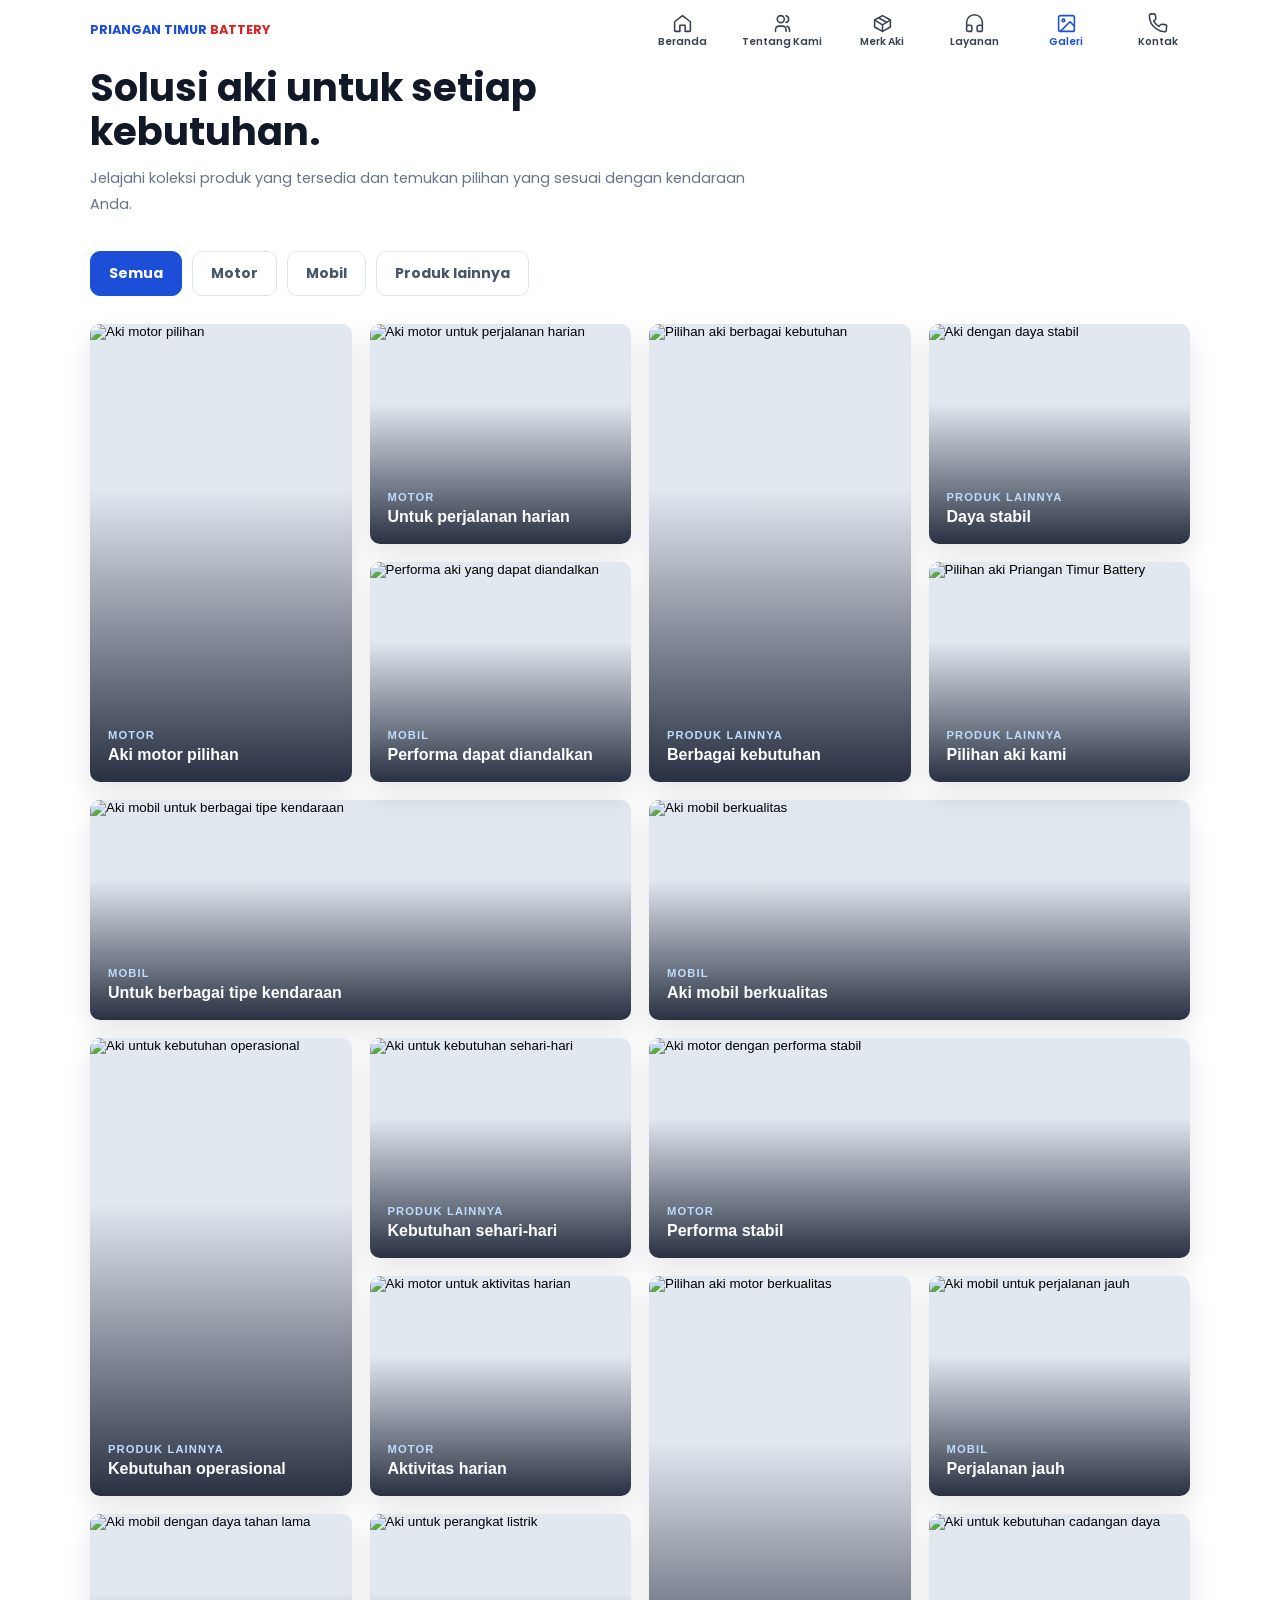
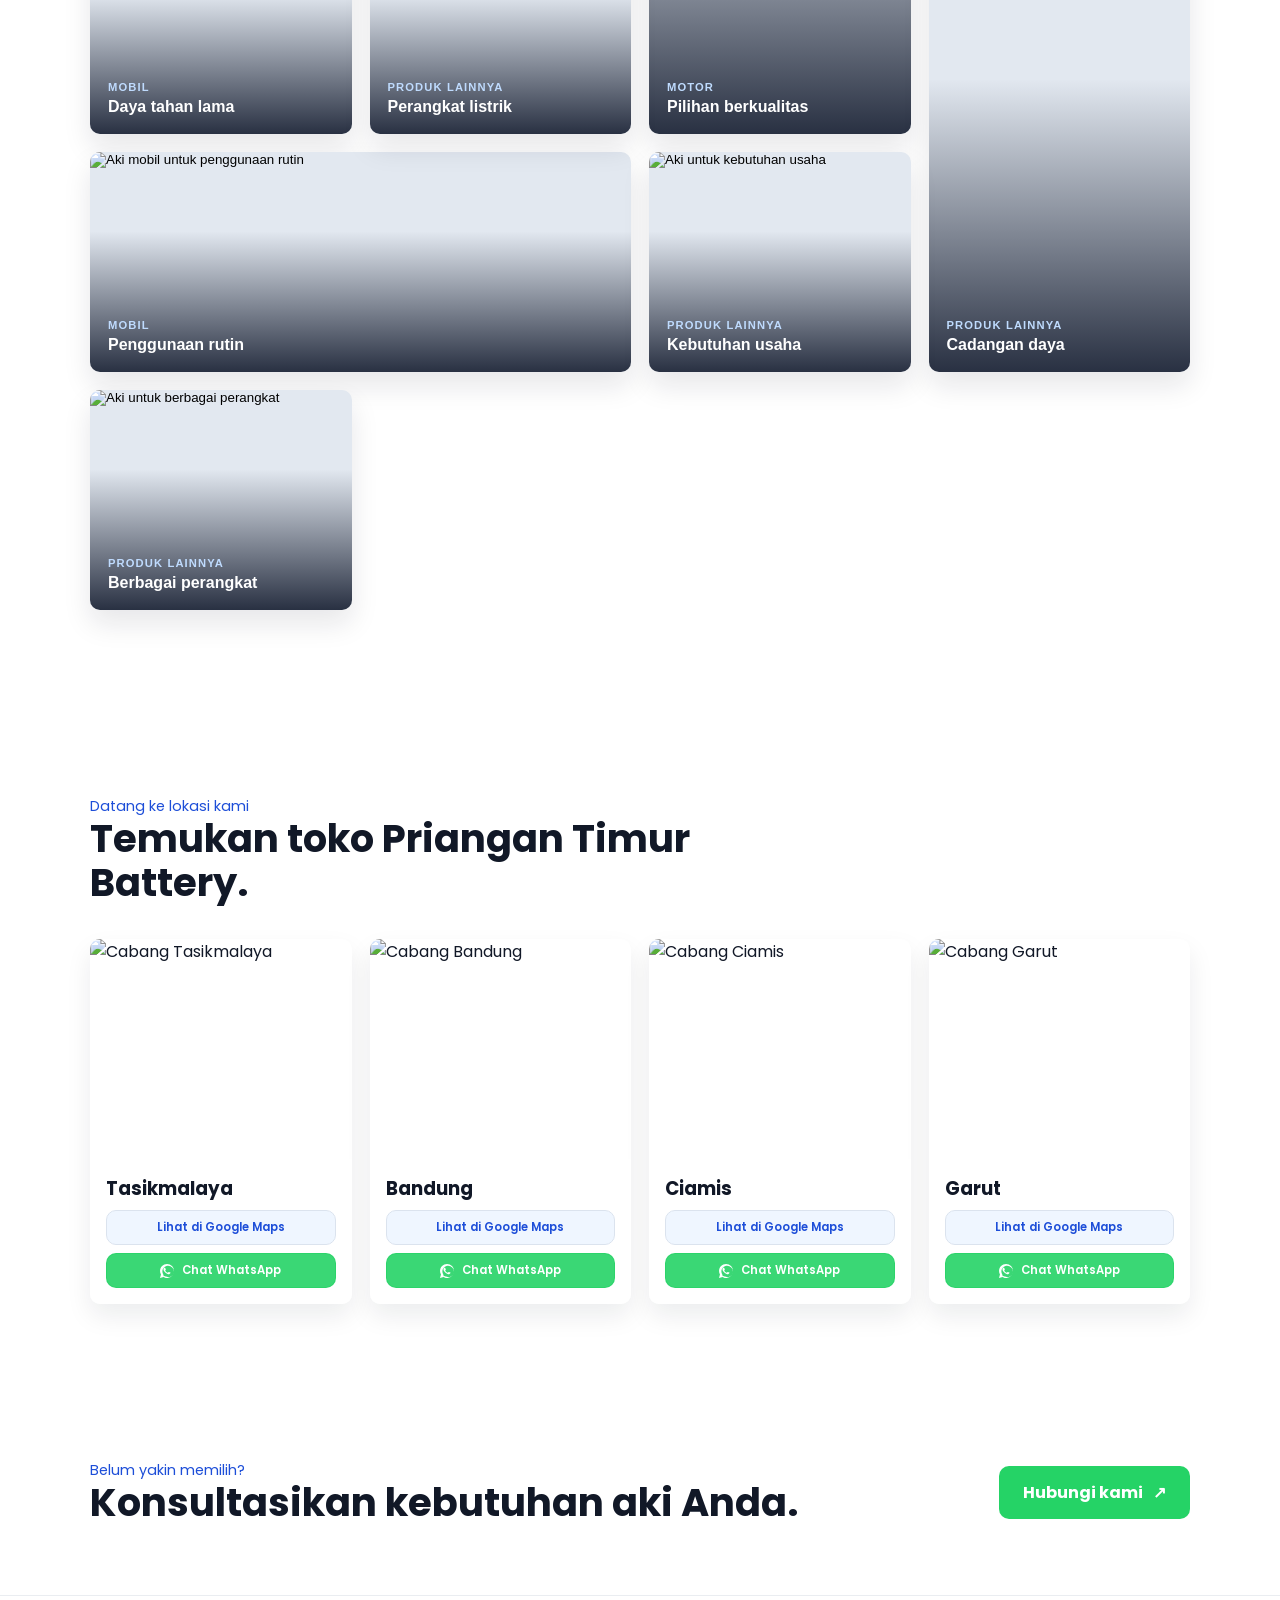
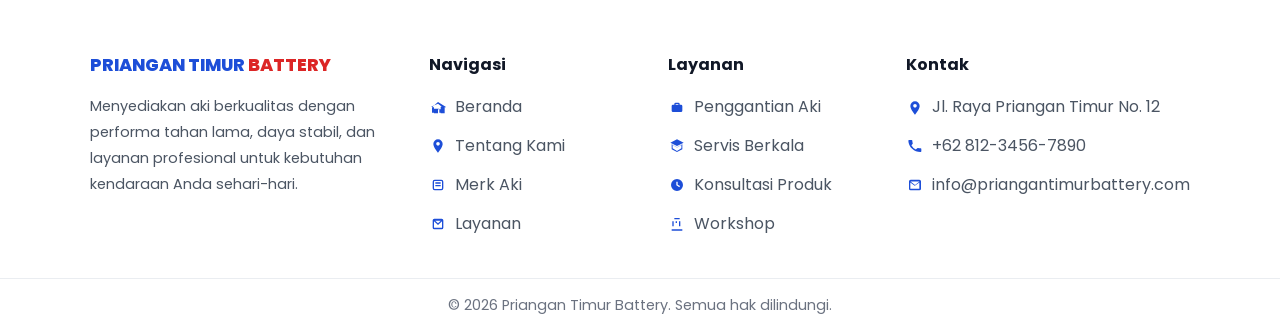
==== galeri.html @ 264fa8b1 "first commit" ====
<!DOCTYPE html>
<html lang="id">

<head>
    <meta charset="UTF-8">
    <meta name="viewport" content="width=device-width, initial-scale=1.0">
    <meta name="description" content="Galeri produk dan layanan Priangan Timur Battery.">
    <title>Galeri | Priangan Timur Battery</title>
    <link rel="preconnect" href="https://fonts.googleapis.com">
    <link rel="preconnect" href="https://fonts.gstatic.com" crossorigin>
    <link href="https://fonts.googleapis.com/css2?family=Poppins:wght@400;500;600;700;800&display=swap"
        rel="stylesheet">
    <link rel="stylesheet" href="css/style.css">
    <link rel="stylesheet" href="css/galeri.css">
    <link rel="stylesheet" href="responsive/galeri.css">
    <link rel="stylesheet" href="responsive/nav.css">
</head>

<body>
    <header class="navbar">
        <div class="container nav-inner">
            <div class="logo"><a href="index.html">PRIANGAN TIMUR <span class="brand-red">BATTERY</span></a></div>
            <button class="menu-toggle" type="button" aria-label="Buka menu" aria-controls="primary-navigation"
                aria-expanded="false">
                <span></span><span></span><span></span>
            </button>
            <nav class="menu" id="primary-navigation" aria-label="Navigasi utama">
                <a href="index.html" aria-label="Beranda" title="Beranda"><svg viewBox="0 0 24 24" aria-hidden="true" focusable="false"><path d="m3 10 9-7 9 7v10a1 1 0 0 1-1 1h-5v-7H9v7H4a1 1 0 0 1-1-1z"/></svg><span>Beranda</span></a>
                <a href="tentang_kami.html" aria-label="Tentang Kami" title="Tentang Kami"><svg viewBox="0 0 24 24" aria-hidden="true" focusable="false"><path d="M16 21v-2a4 4 0 0 0-4-4H8a4 4 0 0 0-4 4v2"/><circle cx="10" cy="7" r="4"/><path d="M20 21v-2a4 4 0 0 0-3-3.87M16 3.13a4 4 0 0 1 0 7.75"/></svg><span>Tentang Kami</span></a>
                <a href="merk_aki.html" aria-label="Merk Aki" title="Merk Aki"><svg viewBox="0 0 24 24" aria-hidden="true" focusable="false"><path d="m12 3 9 5v8l-9 5-9-5V8l9-5Z"/><path d="m3.5 8.5 8.5 5 8.5-5M12 13.5V21M7.5 5.5l9 5"/></svg><span>Merk Aki</span></a>
                <a href="layanan.html" aria-label="Layanan" title="Layanan"><svg viewBox="0 0 24 24" aria-hidden="true" focusable="false"><path d="M3 14v-3a9 9 0 0 1 18 0v3"/><path d="M5 14h2a2 2 0 0 1 2 2v3a2 2 0 0 1-2 2H5a2 2 0 0 1-2-2v-3a2 2 0 0 1 2-2Zm12 0h2a2 2 0 0 1 2 2v3a2 2 0 0 1-2 2h-2a2 2 0 0 1-2-2v-3a2 2 0 0 1 2-2Z"/></svg><span>Layanan</span></a>
                <a class="active" href="galeri.html" aria-label="Galeri" aria-current="page" title="Galeri"><svg viewBox="0 0 24 24" aria-hidden="true" focusable="false"><rect x="3" y="3" width="18" height="18" rx="2"/><circle cx="8.5" cy="8.5" r="1.5"/><path d="m21 15-5-5L5 21"/></svg><span>Galeri</span></a>
                <a href="kontak.html" aria-label="Kontak" title="Kontak"><svg viewBox="0 0 24 24" aria-hidden="true" focusable="false"><path d="M21 16.5v3a2 2 0 0 1-2.2 2A19.8 19.8 0 0 1 10 18.4a19.5 19.5 0 0 1-6-6A19.8 19.8 0 0 1 1.5 3.2 2 2 0 0 1 3.5 1h3a2 2 0 0 1 2 1.7l.5 3a2 2 0 0 1-.6 1.7L6.5 9.3a16 16 0 0 0 6 6l1.9-1.9a2 2 0 0 1 1.7-.6l3 .5a2 2 0 0 1 1.9 3.2z"/></svg><span>Kontak</span></a>
            </nav>
        </div>
    </header>

    <main>
        <section class="gallery-section">
            <div class="container">
                <div class="section-intro">
                    <h2>Solusi aki untuk setiap kebutuhan.</h2>
                    <p>Jelajahi koleksi produk yang tersedia dan temukan pilihan yang sesuai dengan kendaraan Anda.</p>
                </div>

                <div class="gallery-filters" role="group" aria-label="Filter galeri">
                    <button class="filter-button is-active" type="button" data-filter="all"
                        aria-pressed="true">Semua</button>
                    <button class="filter-button" type="button" data-filter="motor" aria-pressed="false">Motor</button>
                    <button class="filter-button" type="button" data-filter="mobil" aria-pressed="false">Mobil</button>
                    <button class="filter-button" type="button" data-filter="lainnya" aria-pressed="false">Produk
                        lainnya</button>
                </div>

                <div class="gallery-grid">
                    <button class="gallery-card gallery-card-tall" type="button" data-category="motor"
                        data-title="Aki motor pilihan" data-image="img/produk-1.jpg">
                        <img src="img/produk-1.jpg" alt="Aki motor pilihan" loading="lazy">
                        <span class="gallery-overlay"><small>Motor</small><strong>Aki motor pilihan</strong></span>
                    </button>
                    <button class="gallery-card" type="button" data-category="motor"
                        data-title="Aki motor untuk perjalanan harian" data-image="img/produk-2.jpg">
                        <img src="img/produk-2.jpg" alt="Aki motor untuk perjalanan harian" loading="lazy">
                        <span class="gallery-overlay"><small>Motor</small><strong>Untuk perjalanan
                                harian</strong></span>
                    </button>
                    <button class="gallery-card" type="button" data-category="lainnya"
                        data-title="Pilihan aki berbagai kebutuhan" data-image="img/produk-3.jpg">
                        <img src="img/produk-3.jpg" alt="Pilihan aki berbagai kebutuhan" loading="lazy">
                        <span class="gallery-overlay"><small>Produk lainnya</small><strong>Berbagai
                                kebutuhan</strong></span>
                    </button>
                    <button class="gallery-card" type="button" data-category="lainnya"
                        data-title="Aki dengan daya stabil" data-image="img/produk-4.jpg">
                        <img src="img/produk-4.jpg" alt="Aki dengan daya stabil" loading="lazy">
                        <span class="gallery-overlay"><small>Produk lainnya</small><strong>Daya stabil</strong></span>
                    </button>
                    <button class="gallery-card gallery-card-wide" type="button" data-category="mobil"
                        data-title="Aki mobil untuk berbagai tipe kendaraan" data-image="img/produk-5.jpg">
                        <img src="img/produk-5.jpg" alt="Aki mobil untuk berbagai tipe kendaraan" loading="lazy">
                        <span class="gallery-overlay"><small>Mobil</small><strong>Untuk berbagai tipe
                                kendaraan</strong></span>
                    </button>
                    <button class="gallery-card" type="button" data-category="mobil" data-title="Aki mobil berkualitas"
                        data-image="img/produk-6.jpg">
                        <img src="img/produk-6.jpg" alt="Aki mobil berkualitas" loading="lazy">
                        <span class="gallery-overlay"><small>Mobil</small><strong>Aki mobil berkualitas</strong></span>
                    </button>
                    <button class="gallery-card" type="button" data-category="mobil"
                        data-title="Performa aki yang dapat diandalkan" data-image="img/produk-7.jpg">
                        <img src="img/produk-7.jpg" alt="Performa aki yang dapat diandalkan" loading="lazy">
                        <span class="gallery-overlay"><small>Mobil</small><strong>Performa dapat
                                diandalkan</strong></span>
                    </button>
                    <button class="gallery-card" type="button" data-category="lainnya"
                        data-title="Aki untuk kebutuhan operasional" data-image="img/produk-8.jpg">
                        <img src="img/produk-8.jpg" alt="Aki untuk kebutuhan operasional" loading="lazy">
                        <span class="gallery-overlay"><small>Produk lainnya</small><strong>Kebutuhan
                                operasional</strong></span>
                    </button>
                    <button class="gallery-card" type="button" data-category="lainnya"
                        data-title="Pilihan aki Priangan Timur Battery" data-image="img/produk-9.jpg">
                        <img src="img/produk-9.jpg" alt="Pilihan aki Priangan Timur Battery" loading="lazy">
                        <span class="gallery-overlay"><small>Produk lainnya</small><strong>Pilihan aki
                                kami</strong></span>
                    </button>
                    <button class="gallery-card" type="button" data-category="lainnya"
                        data-title="Aki untuk kebutuhan sehari-hari" data-image="img/produk-10.jpg">
                        <img src="img/produk-10.jpg" alt="Aki untuk kebutuhan sehari-hari" loading="lazy">
                        <span class="gallery-overlay"><small>Produk lainnya</small><strong>Kebutuhan
                                sehari-hari</strong></span>
                    </button>
                    <button class="gallery-card" type="button" data-category="motor"
                        data-title="Aki motor dengan performa stabil" data-image="img/produk-11.jpg">
                        <img src="img/produk-11.jpg" alt="Aki motor dengan performa stabil" loading="lazy">
                        <span class="gallery-overlay"><small>Motor</small><strong>Performa stabil</strong></span>
                    </button>
                    <button class="gallery-card" type="button" data-category="motor"
                        data-title="Aki motor untuk aktivitas harian" data-image="img/produk-1.jpg">
                        <img src="img/produk-1.jpg" alt="Aki motor untuk aktivitas harian" loading="lazy">
                        <span class="gallery-overlay"><small>Motor</small><strong>Aktivitas harian</strong></span>
                    </button>
                    <button class="gallery-card" type="button" data-category="motor"
                        data-title="Pilihan aki motor berkualitas" data-image="img/produk-2.jpg">
                        <img src="img/produk-2.jpg" alt="Pilihan aki motor berkualitas" loading="lazy">
                        <span class="gallery-overlay"><small>Motor</small><strong>Pilihan berkualitas</strong></span>
                    </button>
                    <button class="gallery-card" type="button" data-category="mobil"
                        data-title="Aki mobil untuk perjalanan jauh" data-image="img/produk-5.jpg">
                        <img src="img/produk-5.jpg" alt="Aki mobil untuk perjalanan jauh" loading="lazy">
                        <span class="gallery-overlay"><small>Mobil</small><strong>Perjalanan jauh</strong></span>
                    </button>
                    <button class="gallery-card" type="button" data-category="mobil"
                        data-title="Aki mobil dengan daya tahan lama" data-image="img/produk-6.jpg">
                        <img src="img/produk-6.jpg" alt="Aki mobil dengan daya tahan lama" loading="lazy">
                        <span class="gallery-overlay"><small>Mobil</small><strong>Daya tahan lama</strong></span>
                    </button>
                    <button class="gallery-card" type="button" data-category="mobil"
                        data-title="Aki mobil untuk penggunaan rutin" data-image="img/produk-7.jpg">
                        <img src="img/produk-7.jpg" alt="Aki mobil untuk penggunaan rutin" loading="lazy">
                        <span class="gallery-overlay"><small>Mobil</small><strong>Penggunaan rutin</strong></span>
                    </button>
                    <button class="gallery-card" type="button" data-category="lainnya"
                        data-title="Aki untuk perangkat listrik" data-image="img/produk-3.jpg">
                        <img src="img/produk-3.jpg" alt="Aki untuk perangkat listrik" loading="lazy">
                        <span class="gallery-overlay"><small>Produk lainnya</small><strong>Perangkat
                                listrik</strong></span>
                    </button>
                    <button class="gallery-card" type="button" data-category="lainnya"
                        data-title="Aki untuk kebutuhan cadangan daya" data-image="img/produk-4.jpg">
                        <img src="img/produk-4.jpg" alt="Aki untuk kebutuhan cadangan daya" loading="lazy">
                        <span class="gallery-overlay"><small>Produk lainnya</small><strong>Cadangan daya</strong></span>
                    </button>
                    <button class="gallery-card" type="button" data-category="lainnya"
                        data-title="Aki untuk kebutuhan usaha" data-image="img/produk-8.jpg">
                        <img src="img/produk-8.jpg" alt="Aki untuk kebutuhan usaha" loading="lazy">
                        <span class="gallery-overlay"><small>Produk lainnya</small><strong>Kebutuhan
                                usaha</strong></span>
                    </button>
                    <button class="gallery-card" type="button" data-category="lainnya"
                        data-title="Aki untuk berbagai perangkat" data-image="img/produk-9.jpg">
                        <img src="img/produk-9.jpg" alt="Aki untuk berbagai perangkat" loading="lazy">
                        <span class="gallery-overlay"><small>Produk lainnya</small><strong>Berbagai
                                perangkat</strong></span>
                    </button>
                </div>
                <p class="empty-gallery" hidden>Belum ada foto untuk kategori ini.</p>
            </div>
        </section>

        <section class="locations-section">
            <div class="container">
                <div class="section-intro section-intro-light">
                    <p class="eyebrow">Datang ke lokasi kami</p>
                    <h2>Temukan toko Priangan Timur Battery.</h2>
                </div>
                <div class="location-grid">
                    <article class="location-card branch-card">
                        <img src="img/hero.jpeg" alt="Cabang Tasikmalaya" loading="lazy">
                        <div class="branch-content">
                            <span class="branch-name">Tasikmalaya</span>
                            <div class="branch-actions">
                                <a href="https://www.google.com/maps/search/Priangan+Timur+Battery+Tasikmalaya"
                                    class="branch-maps" target="_blank" rel="noopener">Lihat di Google Maps</a>
                                <a href="https://wa.me/62882002125311?text=Halo%20Priangan%20Timur%20Battery%20Tasikmalaya"
                                    class="branch-whatsapp" target="_blank" rel="noopener"><svg viewBox="0 0 24 24"
                                        aria-hidden="true" focusable="false">
                                        <path
                                            d="M20.52 3.48A11.86 11.86 0 0 0 12.08 0C5.5 0 .06 5.45.06 12.13c0 2.13.56 4.22 1.63 6.06L0 24l6.02-1.58a11.98 11.98 0 0 0 5.99 1.82h.01c6.58 0 11.96-5.45 11.96-12.13 0-3.25-1.27-6.31-3.46-8.63ZM12.08 22c-1.72 0-3.4-.46-4.87-1.33L6.5 21l-.9-2.92a9.92 9.92 0 0 1-1.5-5.08c0-5.45 4.44-9.87 9.9-9.87a9.86 9.86 0 0 1 9.88 9.87c0 5.43-4.44 9.87-9.88 9.87Zm5.44-7.41c-.3-.15-1.8-.89-2.08-.99-.27-.1-.47-.15-.67.15-.2.3-.77.99-.95 1.19-.18.2-.35.22-.65.08-.3-.15-1.27-.47-2.42-1.49-.9-.8-1.51-1.8-1.68-2.1-.18-.3-.02-.46.13-.61.14-.14.3-.35.45-.52.15-.17.2-.3.3-.5.1-.2.05-.38-.03-.53-.08-.15-.67-1.62-.92-2.22-.24-.58-.49-.5-.67-.51l-.57-.01c-.2 0-.53.08-.8.38-.27.3-1.02 1-1.02 2.43s1.05 2.82 1.2 3.02c.15.2 2.06 3.14 4.98 4.4.7.3 1.24.48 1.66.61.7.22 1.34.19 1.84.11.56-.08 1.8-.73 2.05-1.43.25-.7.25-1.31.18-1.43-.07-.13-.27-.2-.57-.35Z" />
                                        </svg>Chat WhatsApp</a>
                            </div>
                        </div>
                    </article>
                    <article class="location-card branch-card">
                        <img src="img/hero.jpeg" alt="Cabang Bandung" loading="lazy">
                        <div class="branch-content">
                            <span class="branch-name">Bandung</span>
                            <div class="branch-actions">
                                <a href="https://www.google.com/maps/search/Priangan+Timur+Battery+Bandung"
                                    class="branch-maps" target="_blank" rel="noopener">Lihat di Google Maps</a>
                                <a href="https://wa.me/62882002125311?text=Halo%20Priangan%20Timur%20Battery%20Bandung"
                                    class="branch-whatsapp" target="_blank" rel="noopener"><svg viewBox="0 0 24 24"
                                        aria-hidden="true" focusable="false">
                                        <path
                                            d="M20.52 3.48A11.86 11.86 0 0 0 12.08 0C5.5 0 .06 5.45.06 12.13c0 2.13.56 4.22 1.63 6.06L0 24l6.02-1.58a11.98 11.98 0 0 0 5.99 1.82h.01c6.58 0 11.96-5.45 11.96-12.13 0-3.25-1.27-6.31-3.46-8.63ZM12.08 22c-1.72 0-3.4-.46-4.87-1.33L6.5 21l-.9-2.92a9.92 9.92 0 0 1-1.5-5.08c0-5.45 4.44-9.87 9.9-9.87a9.86 9.86 0 0 1 9.88 9.87c0 5.43-4.44 9.87-9.88 9.87Zm5.44-7.41c-.3-.15-1.8-.89-2.08-.99-.27-.1-.47-.15-.67.15-.2.3-.77.99-.95 1.19-.18.2-.35.22-.65.08-.3-.15-1.27-.47-2.42-1.49-.9-.8-1.51-1.8-1.68-2.1-.18-.3-.02-.46.13-.61.14-.14.3-.35.45-.52.15-.17.2-.3.3-.5.1-.2.05-.38-.03-.53-.08-.15-.67-1.62-.92-2.22-.24-.58-.49-.5-.67-.51l-.57-.01c-.2 0-.53.08-.8.38-.27.3-1.02 1-1.02 2.43s1.05 2.82 1.2 3.02c.15.2 2.06 3.14 4.98 4.4.7.3 1.24.48 1.66.61.7.22 1.34.19 1.84.11.56-.08 1.8-.73 2.05-1.43.25-.7.25-1.31.18-1.43-.07-.13-.27-.2-.57-.35Z" />
                                        </svg>Chat WhatsApp</a>
                            </div>
                        </div>
                    </article>
                    <article class="location-card branch-card">
                        <img src="img/hero.jpeg" alt="Cabang Ciamis" loading="lazy">
                        <div class="branch-content">
                            <span class="branch-name">Ciamis</span>
                            <div class="branch-actions">
                                <a href="https://www.google.com/maps/search/Priangan+Timur+Battery+Ciamis"
                                    class="branch-maps" target="_blank" rel="noopener">Lihat di Google Maps</a>
                                <a href="https://wa.me/62882002125311?text=Halo%20Priangan%20Timur%20Battery%20Ciamis"
                                    class="branch-whatsapp" target="_blank" rel="noopener"><svg viewBox="0 0 24 24"
                                        aria-hidden="true" focusable="false">
                                        <path
                                            d="M20.52 3.48A11.86 11.86 0 0 0 12.08 0C5.5 0 .06 5.45.06 12.13c0 2.13.56 4.22 1.63 6.06L0 24l6.02-1.58a11.98 11.98 0 0 0 5.99 1.82h.01c6.58 0 11.96-5.45 11.96-12.13 0-3.25-1.27-6.31-3.46-8.63ZM12.08 22c-1.72 0-3.4-.46-4.87-1.33L6.5 21l-.9-2.92a9.92 9.92 0 0 1-1.5-5.08c0-5.45 4.44-9.87 9.9-9.87a9.86 9.86 0 0 1 9.88 9.87c0 5.43-4.44 9.87-9.88 9.87Zm5.44-7.41c-.3-.15-1.8-.89-2.08-.99-.27-.1-.47-.15-.67.15-.2.3-.77.99-.95 1.19-.18.2-.35.22-.65.08-.3-.15-1.27-.47-2.42-1.49-.9-.8-1.51-1.8-1.68-2.1-.18-.3-.02-.46.13-.61.14-.14.3-.35.45-.52.15-.17.2-.3.3-.5.1-.2.05-.38-.03-.53-.08-.15-.67-1.62-.92-2.22-.24-.58-.49-.5-.67-.51l-.57-.01c-.2 0-.53.08-.8.38-.27.3-1.02 1-1.02 2.43s1.05 2.82 1.2 3.02c.15.2 2.06 3.14 4.98 4.4.7.3 1.24.48 1.66.61.7.22 1.34.19 1.84.11.56-.08 1.8-.73 2.05-1.43.25-.7.25-1.31.18-1.43-.07-.13-.27-.2-.57-.35Z" />
                                        </svg>Chat WhatsApp</a>
                            </div>
                        </div>
                    </article>
                    <article class="location-card branch-card">
                        <img src="img/hero.jpeg" alt="Cabang Garut" loading="lazy">
                        <div class="branch-content">
                            <span class="branch-name">Garut</span>
                            <div class="branch-actions">
                                <a href="https://www.google.com/maps/search/Priangan+Timur+Battery+Garut"
                                    class="branch-maps" target="_blank" rel="noopener">Lihat di Google Maps</a>
                                <a href="https://wa.me/62882002125311?text=Halo%20Priangan%20Timur%20Battery%20Garut"
                                    class="branch-whatsapp" target="_blank" rel="noopener"><svg viewBox="0 0 24 24"
                                        aria-hidden="true" focusable="false">
                                        <path
                                            d="M20.52 3.48A11.86 11.86 0 0 0 12.08 0C5.5 0 .06 5.45.06 12.13c0 2.13.56 4.22 1.63 6.06L0 24l6.02-1.58a11.98 11.98 0 0 0 5.99 1.82h.01c6.58 0 11.96-5.45 11.96-12.13 0-3.25-1.27-6.31-3.46-8.63ZM12.08 22c-1.72 0-3.4-.46-4.87-1.33L6.5 21l-.9-2.92a9.92 9.92 0 0 1-1.5-5.08c0-5.45 4.44-9.87 9.9-9.87a9.86 9.86 0 0 1 9.88 9.87c0 5.43-4.44 9.87-9.88 9.87Zm5.44-7.41c-.3-.15-1.8-.89-2.08-.99-.27-.1-.47-.15-.67.15-.2.3-.77.99-.95 1.19-.18.2-.35.22-.65.08-.3-.15-1.27-.47-2.42-1.49-.9-.8-1.51-1.8-1.68-2.1-.18-.3-.02-.46.13-.61.14-.14.3-.35.45-.52.15-.17.2-.3.3-.5.1-.2.05-.38-.03-.53-.08-.15-.67-1.62-.92-2.22-.24-.58-.49-.5-.67-.51l-.57-.01c-.2 0-.53.08-.8.38-.27.3-1.02 1-1.02 2.43s1.05 2.82 1.2 3.02c.15.2 2.06 3.14 4.98 4.4.7.3 1.24.48 1.66.61.7.22 1.34.19 1.84.11.56-.08 1.8-.73 2.05-1.43.25-.7.25-1.31.18-1.43-.07-.13-.27-.2-.57-.35Z" />
                                        </svg>Chat WhatsApp</a>
                            </div>
                        </div>
                    </article>
                </div>
            </div>
        </section>

        <section class="gallery-cta">
            <div class="container gallery-cta-inner">
                <div>
                    <p class="eyebrow eyebrow-dark">Belum yakin memilih?</p>
                    <h2>Konsultasikan kebutuhan aki Anda.</h2>
                </div>
                <a class="btn btn-whatsapp" href="https://wa.me/6281234567890" target="_blank" rel="noopener">Hubungi
                    kami <span aria-hidden="true">↗</span></a>
            </div>
        </section>
    </main>

    <footer class="site-footer">
        <div class="container footer-inner">
            <div class="footer-brand">
                <a href="index.html" class="footer-logo"><span>PRIANGAN TIMUR <span
                            class="brand-red">BATTERY</span></span></a>
                <p>
                    Menyediakan aki berkualitas dengan performa tahan lama, daya stabil, dan layanan profesional
                    untuk kebutuhan kendaraan Anda sehari-hari.
                </p>
            </div>

            <div class="footer-links">
                <h4>Navigasi</h4>
                <ul>
                    <li><span class="nav-icon" aria-hidden="true"><svg viewBox="0 0 24 24">
                                <path
                                    d="M12 3 3 11h3v9h6v-6h4v6h6v-9h3L12 3Zm0 2.8L17.7 10h-1.7v9h-2v-6h-8v6H3v-9H1.3L12 5.8Z" />
                                </svg></span><a href="index.html">Beranda</a></li>
                    <li><span class="nav-icon" aria-hidden="true"><svg viewBox="0 0 24 24">
                                <path
                                    d="M12 2a7 7 0 0 1 7 7c0 4.9-7 13-7 13S5 13.9 5 9a7 7 0 0 1 7-7Zm0 9.5A2.5 2.5 0 1 0 12 6a2.5 2.5 0 0 0 0 5.5Z" />
                                </svg></span><a href="tentang_kami.html">Tentang Kami</a></li>
                    <li><span class="nav-icon" aria-hidden="true"><svg viewBox="0 0 24 24">
                                <path
                                    d="M7 4h10a3 3 0 0 1 3 3v10a3 3 0 0 1-3 3H7a3 3 0 0 1-3-3V7a3 3 0 0 1 3-3Zm0 2a1 1 0 0 0-1 1v10a1 1 0 0 0 1 1h10a1 1 0 0 0 1-1V7a1 1 0 0 0-1-1H7Zm1 2h8v2H8V8Zm0 4h8v2H8v-2Z" />
                                </svg></span><a href="merk_aki.html">Merk Aki</a></li>
                    <li><span class="nav-icon" aria-hidden="true"><svg viewBox="0 0 24 24">
                                <path
                                    d="M4 6.5A2.5 2.5 0 0 1 6.5 4h11A2.5 2.5 0 0 1 20 6.5v11A2.5 2.5 0 0 1 17.5 20h-11A2.5 2.5 0 0 1 4 17.5v-11Zm2 1.3v9.4c0 .3.2.5.5.5h11c.3 0 .5-.2.5-.5V7.8L12 13.5 6 7.8Zm1.8-.7 4.2 3.8 4.2-3.8h-8.4Z" />
                                </svg></span><a href="layanan.html">Layanan</a></li>
                </ul>
            </div>

            <div class="footer-links">
                <h4>Layanan</h4>
                <ul>
                    <li><span class="nav-icon" aria-hidden="true"><svg viewBox="0 0 24 24">
                                <path
                                    d="M16 7h2a2 2 0 0 1 2 2v7a2 2 0 0 1-2 2H6a2 2 0 0 1-2-2V9a2 2 0 0 1 2-2h2V6a2 2 0 0 1 2-2h4a2 2 0 0 1 2 2v1Zm-2 0V6h-4v1h4Zm-6 5h8v2H8v-2Zm0 3h8v2H8v-2Z" />
                                </svg></span><a href="layanan.html#layanan">Penggantian Aki</a></li>
                    <li><span class="nav-icon" aria-hidden="true"><svg viewBox="0 0 24 24">
                                <path
                                    d="m12 2 10 5-10 5L2 7l10-5Zm-8 7.2v7.6L12 21l8-4.2V9.2L12 14 4 9.2Zm1.4 1.3 6.6 3.6 6.6-3.6v5L12 19.6 5.4 15.5v-5Z" />
                                </svg></span><a href="layanan.html#layanan">Servis Berkala</a></li>
                    <li><span class="nav-icon" aria-hidden="true"><svg viewBox="0 0 24 24">
                                <path d="M12 3a9 9 0 1 1 0 18 9 9 0 0 1 0-18Zm1 4h-2v5.5l4.5 2.7 1-1.7-3.5-2V7Z" />
                                </svg></span><a href="layanan.html#layanan">Konsultasi Produk</a></li>
                    <li><span class="nav-icon" aria-hidden="true"><svg viewBox="0 0 24 24">
                                <path
                                    d="M4 20h16v2H4v-2Zm1-4.5V8h2v7.5H5Zm5-5V8h2v2.5h-2Zm5 2.5V8h2v7.5h-2ZM8 5V3h8v2H8Z" />
                                </svg></span><a href="layanan.html#layanan">Workshop</a></li>
                </ul>
            </div>

            <div class="footer-contact">
                <h4>Kontak</h4>
                <ul>
                    <li><span class="contact-icon" aria-hidden="true"><svg viewBox="0 0 24 24">
                                <path
                                    d="M12 2a7 7 0 0 1 7 7c0 4.9-7 13-7 13S5 13.9 5 9a7 7 0 0 1 7-7Zm0 9.5A2.5 2.5 0 1 0 12 6a2.5 2.5 0 0 0 0 5.5Z" />
                                </svg></span>Jl. Raya Priangan Timur No. 12</li>
                    <li><span class="contact-icon" aria-hidden="true"><svg viewBox="0 0 24 24">
                                <path
                                    d="M6.6 10.8a15.6 15.6 0 0 0 6.6 6.6l2.2-2.2a1.1 1.1 0 0 1 1.1-.3 12.4 12.4 0 0 0 3.9.6 1.1 1.1 0 0 1 1.1 1.1V20a1.1 1.1 0 0 1-1.1 1.1A18.1 18.1 0 0 1 2 4.1 1.1 1.1 0 0 1 3.1 3h3.8a1.1 1.1 0 0 1 1.1 1.1 12.4 12.4 0 0 0 .6 3.9 1.1 1.1 0 0 1-.3 1.1L6.6 10.8Z" />
                                </svg></span>+62 812-3456-7890</li>
                    <li><span class="contact-icon" aria-hidden="true"><svg viewBox="0 0 24 24">
                                <path
                                    d="M3 6.5A2.5 2.5 0 0 1 5.5 4h13A2.5 2.5 0 0 1 21 6.5v11a2.5 2.5 0 0 1-2.5 2.5h-13A2.5 2.5 0 0 1 3 17.5v-11Zm2.2.4 6.8 5.1 6.8-5.1H5.2Zm13.3 10.6V8.2l-6.2 4.7a1.1 1.1 0 0 1-1.3 0L5 8.2v9.3h13.5Z" />
                                </svg></span>info@priangantimurbattery.com</li>
                </ul>
            </div>
        </div>

        <div class="footer-bottom">
            <div class="container">
                <p>© 2026 Priangan Timur Battery. Semua hak dilindungi.</p>
            </div>
        </div>
    </footer>

    <dialog class="lightbox" aria-label="Pratinjau foto">
        <button class="lightbox-close" type="button" aria-label="Tutup pratinjau">&times;</button>
        <img class="lightbox-image" src="" alt="">
        <p class="lightbox-caption"></p>
    </dialog>

    <script>
        const filterButtons = document.querySelectorAll('.filter-button');
        const galleryCards = document.querySelectorAll('.gallery-card');
        const emptyGallery = document.querySelector('.empty-gallery');
        const lightbox = document.querySelector('.lightbox');
        const lightboxImage = document.querySelector('.lightbox-image');
        const lightboxCaption = document.querySelector('.lightbox-caption');

        filterButtons.forEach((button) => {
            button.addEventListener('click', () => {
                const filter = button.dataset.filter;
                let visibleCount = 0;
                filterButtons.forEach((item) => {
                    const isActive = item === button;
                    item.classList.toggle('is-active', isActive);
                    item.setAttribute('aria-pressed', isActive);
                });
                galleryCards.forEach((card) => {
                    const isVisible = filter === 'all' || card.dataset.category === filter;
                    card.hidden = !isVisible;
                    if (isVisible) visibleCount += 1;
                });
                emptyGallery.hidden = visibleCount !== 0;
            });
        });

        galleryCards.forEach((card) => {
            card.addEventListener('click', () => {
                lightboxImage.src = card.dataset.image;
                lightboxImage.alt = card.dataset.title;
                lightboxCaption.textContent = card.dataset.title;
                lightbox.showModal();
            });
        });

        document.querySelector('.lightbox-close').addEventListener('click', () => lightbox.close());
        lightbox.addEventListener('click', (event) => {
            if (event.target === lightbox) lightbox.close();
        });
    </script>
    <script src="js/nav.js" defer></script>
</body>

</html>
---- css/style.css ----
* {
    margin: 0;
    padding: 0;
    box-sizing: border-box;
}

body {
    font-family: 'Poppins', Arial, sans-serif;
    background: #f5f5f5;
    color: #111827;
}

.container {
    width: min(1100px, 90%);
    margin: 0 auto;
}

.navbar {
    position: sticky;
    top: 0px;
    margin: 0 auto -80px;
    z-index: 1000;
    background: white;
}

.nav-inner {
    display: flex;
    align-items: center;
    justify-content: space-between;
    min-height: 60px;
}

.logo {
    display: flex;
    align-items: center;
    font-weight: 700;
    color: #1f2937;
}

.logo a {
    text-decoration: none;
    color: #1d4ed8;
    font-size: 0.8rem;
}

.brand-red {
    color: #dc2626;
}

.menu {
    display: flex;
    align-items: center;
    gap: 28px;
}

.menu a {
    position: relative;
    display: inline-flex;
    flex-direction: column;
    align-items: center;
    justify-content: center;
    gap: 3px;
    min-width: 64px;
    min-height: 50px;
    text-decoration: none;
    color: #374151;
    font-weight: 600;
    transition: color 0.2s ease, transform 0.2s ease;
}

.menu a svg {
    width: 21px;
    height: 21px;
    fill: none;
    stroke: currentColor;
    stroke-linecap: round;
    stroke-linejoin: round;
    stroke-width: 1.8;
}

.menu a span {
    font-size: 0.65rem;
    line-height: 1;
    white-space: nowrap;
}

.menu a:hover {
    color: #1d4ed8;
}

.menu a.active {
    padding: 0px 10px;
    border-radius: 10px;
    color: #1d4ed8;
}

.menu a.active::after {
    position: absolute;
    right: 50%;
    bottom: 3px;
    width: 4px;
    height: 4px;
    border-radius: 10px;
    content: "";
    transform: translateX(50%);
}

.hero {
    min-height: 60vh;
    background: linear-gradient(rgba(0, 0, 0, 0.80), rgba(0, 0, 0, 0.35)), url('../img/hero.jpeg') center/cover no-repeat;
}

.hero-intro {
    padding: 1px 0px;
    background: #ffffff;
}

.hero-intro-inner {
    margin-top: -13%;
    display: flex;
    justify-content: center;
    align-items: center;
    gap: 40px;
    background: #ffffff;
    padding: 40px 0px;
    border-radius: 20px;
}

.hero-content {
    max-width: 900px;
    text-align: center;
}

.hero-content h1 {
    font-size: clamp(2.5rem, 5vw, 3rem);
    line-height: 1.1;
    color: #111827;
    margin-bottom: 18px;
}

.hero-content p {
    font-size: 0.9rem;
    line-height: 1.8;
    color: #4b5563;
    margin-bottom: 28px;
    text-align: justify;
}

.hero-actions {
    display: flex;
    align-items: center;
    justify-content: center;
    gap: 16px;
    margin-bottom: 30px;
}

.btn {
    display: inline-flex;
    align-items: center;
    justify-content: center;
    gap: 10px;
    padding: 14px 24px;
    border-radius: 10px;
    text-decoration: none;
    font-weight: 700;
    transition: 0.2s ease;
}

.btn svg {
    width: 18px;
    height: 18px;
    fill: currentColor;
    flex-shrink: 0;
}

.btn-primary {
    background: #1d4ed8;
    color: #ffffff;
}

.btn-primary:hover {
    background: #1e40af;
}

.btn-whatsapp {
    background: #25d366;
    color: #ffffff;
}

.btn-whatsapp:hover {
    background: #1ebc5d;
}

.hero-stats {
    display: flex;
    align-items: center;
    justify-content: center;
    gap: 40px;
    flex-wrap: wrap;
}

.hero-stats div {
    display: flex;
    flex-direction: column;
    gap: 6px;
}

.hero-stats strong {
    font-size: 1.5rem;
    color: #111827;
}

.hero-stats span {
    color: #6b7280;
    font-size: 0.9rem;
}

.products {
    padding: 80px 0;
    background: #ffffff;
}

.section-heading {
    text-align: center;
    margin-bottom: 36px;
}

.section-heading h2 {
    font-size: clamp(2rem, 3vw, 2.6rem);
    color: #111827;
    letter-spacing: -0.04em;
    line-height: 1.12;
}

.products .section-heading p {
    max-width: 560px;
    margin: 14px 0 0;
    color: #64748b;
    line-height: 1.75;
}

.products .section-heading {
    max-width: 680px;
    text-align: left;
}

.product-grid {
    display: grid;
    grid-template-columns: repeat(4, minmax(0, 1fr));
    gap: 18px;
}

.product-card {
    border: 1px solid rgba(15, 23, 42, 0.08);
    border-radius: 10px;
    overflow: hidden;
    background: #ffffff;
    box-shadow: 0 12px 26px rgba(15, 23, 42, 0.05);
    transition: transform 0.25s ease, box-shadow 0.25s ease, border-color 0.25s ease;
}

.product-image-wrap {
    position: relative;
    height: 190px;
    overflow: hidden;
    background: #ece8e3;
}

.product-image-wrap::after {
    position: absolute;
    inset: 0;
    z-index: 1;
    background: linear-gradient(180deg, rgba(12, 18, 30, 0.16), transparent 45%, rgba(12, 18, 30, 0.12));
    content: '';
    pointer-events: none;
}

.product-image {
    width: 100%;
    height: 100%;
    object-fit: cover;
    display: block;
    transition: transform 0.35s ease;
}

.product-card:hover .product-image {
    transform: scale(1.07);
}

.product-tag {
    position: absolute;
    top: 14px;
    left: 14px;
    z-index: 2;
    display: inline-block;
    padding: 7px 11px;
    border-radius: 10px;
    border: 1px solid rgba(255, 255, 255, 0.24);
    background: rgba(13, 18, 28, 0.78);
    color: #ffffff;
    backdrop-filter: blur(8px);
    font-size: 0.72rem;
    font-weight: 800;
    letter-spacing: 0.06em;
    text-transform: uppercase;
}

.product-card > div:nth-child(2) {
    padding: 17px 17px 19px;
}

.product-index {
    display: block;
    margin-bottom: 9px;
    color: #b65235;
    font-size: 0.64rem;
    font-weight: 800;
    letter-spacing: 0.1em;
}

.product-card > div:nth-child(2) h3 {
    margin-bottom: 7px;
    color: #111827;
    font-size: 1.05rem;
    letter-spacing: -0.02em;
}

.product-card > div:nth-child(2) p {
    color: #64748b;
    font-size: 0.82rem;
    line-height: 1.65;
}

.product-action {
    display: flex;
    justify-content: center;
    align-items: center;
    gap: 16px;
    margin-top: 30px;
}

.services {
    padding: 80px 0;
    background: #ffffff;
}

.service-grid {
    display: grid;
    grid-template-columns: repeat(3, minmax(0, 1fr));
    gap: 24px;
}

.service-card {
    border: 1px solid rgba(148, 163, 184, 0.2);
    border-radius: 10px;
    padding: 28px 22px;
    box-shadow: 0 12px 28px rgba(15, 23, 42, 0.04);
}

.service-icon {
    display: inline-flex;
    align-items: center;
    justify-content: center;
    width: 42px;
    height: 42px;
    margin-bottom: 20px;
    border-radius: 10px;
    background: #dbeafe;
    color: #1d4ed8;
    font-size: 0.82rem;
    font-weight: 800;
}

.service-icon.blue {
    background: #dbeafe;
    color: #1d4ed8;
}

.service-icon.yellow {
    background: #dbeafe;
    color: #1d4ed8;
}

.service-icon.red {
    background: #dbeafe;
    color: #1d4ed8;
}

.service-card h3 {
    margin-bottom: 10px;
    color: #111827;
    font-size: 1.05rem;
}

.service-card p {
    color: #4b5563;
    line-height: 1.7;
}

.branch-showcase {
    padding: 20px 0 80px;
    background: #ffffff;
}

.branch-grid {
    display: grid;
    grid-template-columns: repeat(4, minmax(0, 1fr));
    gap: 18px;
    margin-top: 12px;
}

.branch-card {
    position: relative;
    display: block;
    border-radius: 10px;
    overflow: hidden;
    min-height: 180px;
    text-decoration: none;
    box-shadow: 0 12px 26px rgba(15, 23, 42, 0.08);
    transition: transform 0.2s ease, box-shadow 0.2s ease;
    background: #ffffff;
}

.branch-card img {
    width: 100%;
    height: 220px;
    display: block;
    object-fit: cover;
}

.branch-content {
    position: relative;
    z-index: 1;
    display: flex;
    flex-direction: column;
    gap: 8px;
    padding: 16px;
    background: #ffffff;
}

.branch-name {
    color: #111827;
    font-size: 1.15rem;
    font-weight: 700;
}

.branch-actions {
    display: grid;
    gap: 8px;
}

.branch-maps,
.branch-whatsapp {
    display: inline-flex;
    align-items: center;
    justify-content: center;
    gap: 8px;
    width: 100%;
    padding: 8px 12px;
    border-radius: 10px;
    border: 1px solid #dbe3ee;
    color: #1d4ed8;
    font-size: 0.72rem;
    font-weight: 600;
    text-decoration: none;
    text-align: center;
    white-space: nowrap;
}

.branch-maps {
    background: #eff6ff;
}

.branch-whatsapp {
    background: rgba(37, 211, 102, 0.9);
    border-color: rgba(37, 211, 102, 0.7);
    color: #ffffff;
}

.branch-whatsapp svg {
    width: 14px;
    height: 14px;
    fill: currentColor;
}

.branch-card:hover {
    box-shadow: 0 18px 30px rgba(29, 78, 216, 0.2);
}

.site-footer {
    background: #ffffff;
    border-top: 1px solid rgba(148, 163, 184, 0.2);
}

.footer-inner {
    display: grid;
    grid-template-columns: 1.5fr 1fr 1fr 1.2fr;
    gap: 36px;
    padding: 56px 0 30px;
}

.footer-brand {
    max-width: 360px;
}

.footer-logo {
    display: inline-block;
    text-decoration: none;
    color: #1d4ed8;
    font-size: 1.1rem;
    font-weight: 800;
    margin-bottom: 16px;
}

.footer-brand p {
    color: #4b5563;
    line-height: 1.8;
}

.footer-links h4,
.footer-contact h4 {
    font-size: 1rem;
    color: #111827;
    margin-bottom: 16px;
}

.footer-links ul,
.footer-contact ul {
    list-style: none;
}

.footer-links li,
.footer-contact li {
    margin-bottom: 10px;
    color: #4b5563;
    line-height: 1.8;
    display: flex;
    align-items: center;
    gap: 8px;
}

.contact-icon,
.nav-icon {
    display: inline-flex;
    align-items: center;
    justify-content: center;
    width: 18px;
    height: 18px;
    flex-shrink: 0;
    color: #1d4ed8;
}

.contact-icon svg,
.nav-icon svg {
    width: 16px;
    height: 16px;
    fill: currentColor;
}

.footer-links a {
    color: #4b5563;
    text-decoration: none;
}

.footer-links a:hover {
    color: #1d4ed8;
}

.footer-bottom {
    border-top: 1px solid rgba(148, 163, 184, 0.2);
    padding: 16px 0;
    text-align: center;
    color: #6b7280;
    font-size: 0.9rem;
}

.section-kicker {
    margin-bottom: 10px;
    color: #1d4ed8;
    font-size: 0.76rem;
    font-weight: 800;
    letter-spacing: 0.12em;
    text-transform: uppercase;
}

.section-heading>p:last-child {
    max-width: 620px;
    margin: 12px auto 0;
    color: #64748b;
    line-height: 1.7;
}

.products .section-heading>p:last-child {
    margin: 14px 0 0;
}

.advantages {
    padding: 50px 0;
    background: #ffffff;
}

.advantage-grid {
    display: grid;
    grid-template-columns: repeat(4, minmax(0, 1fr));
    gap: 18px;
}

.advantage-card {
    padding: 24px 20px;
    border: 1px solid #e2e8f0;
    border-radius: 10px;
    background: #ffffff;
    box-shadow: 0 12px 25px rgba(15, 23, 42, 0.04);
}

.advantage-number {
    display: inline-flex;
    align-items: center;
    justify-content: center;
    width: 42px;
    height: 42px;
    margin-bottom: 20px;
    border-radius: 10px;
    background: #dbeafe;
    color: #1d4ed8;
    font-size: 0.82rem;
    font-weight: 800;
}

.advantage-card h3,
.process-card h3 {
    margin-bottom: 10px;
    color: #111827;
    font-size: 1.05rem;
}

.advantage-card p,
.process-card p {
    color: #64748b;
    font-size: 0.9rem;
    line-height: 1.7;
}

.coverage {
    padding: 74px 0;
    background: #1d4ed8;
    color: #ffffff;
}

.coverage-inner {
    display: grid;
    grid-template-columns: 1fr 1.2fr;
    align-items: center;
    gap: 60px;
}

.coverage .section-kicker {
    color: #bfdbfe;
}

.coverage h2 {
    max-width: 510px;
    font-size: clamp(1.8rem, 3vw, 2.6rem);
    line-height: 1.2;
}

.coverage-list {
    display: flex;
    flex-wrap: wrap;
    gap: 10px;
}

.coverage-list span {
    padding: 11px 15px;
    border: 1px solid rgba(255, 255, 255, 0.3);
    border-radius: 10px;
    background: rgba(255, 255, 255, 0.1);
    color: #ffffff;
    font-size: 0.85rem;
    font-weight: 600;
}

.process {
    padding: 80px 0;
    background: #ffffff;
}

.process-heading {
    max-width: 650px;
    margin-right: auto;
    margin-left: auto;
}

.process-grid {
    display: grid;
    grid-template-columns: repeat(3, minmax(0, 1fr));
    gap: 20px;
}

.process-card {
    padding: 24px 20px;
    border: 1px solid #e2e8f0;
    border-radius: 10px;
    background: #ffffff;
    box-shadow: 0 12px 25px rgba(15, 23, 42, 0.04);
}

.process-card>span {
    display: inline-flex;
    align-items: center;
    justify-content: center;
    width: 42px;
    height: 42px;
    margin-bottom: 20px;
    border-radius: 10px;
    background: #dbeafe;
    color: #1d4ed8;
    font-size: 0.82rem;
    font-weight: 800;
}

.testimonials {
    padding: 86px 0;
    background: #ffffff;
}

.testimonial-grid {
    display: grid;
    grid-template-columns: repeat(3, minmax(0, 1fr));
    gap: 20px;
}

.testimonial-card {
    display: flex;
    flex-direction: column;
    justify-content: space-between;
    min-height: 220px;
    margin: 0;
    padding: 26px 22px;
    border: 1px solid #e2e8f0;
    border-radius: 10px;
    background: #ffffff;
}

.testimonial-card>p {
    color: #334155;
    line-height: 1.8;
}

.testimonial-card footer {
    display: flex;
    flex-direction: column;
    gap: 3px;
    margin-top: 22px;
}

.testimonial-card footer strong {
    color: #111827;
}

.testimonial-card footer span {
    color: #64748b;
    font-size: 0.8rem;
}

.faq {
    padding: 86px 0;
    background: #ffffff;
}

.faq-inner {
    display: grid;
    grid-template-columns: 0.8fr 1.2fr;
    gap: 70px;
}

.faq h2 {
    margin-bottom: 14px;
    color: #111827;
    font-size: clamp(1.9rem, 3vw, 2.6rem);
}

.faq-intro {
    color: #64748b;
    line-height: 1.8;
}

.faq-list {
    display: flex;
    flex-direction: column;
    gap: 10px;
}

.faq-list details {
    padding: 18px 20px;
    border: 1px solid #e2e8f0;
    border-radius: 10px;
    background: #f8fafc;
}

.faq-list summary {
    color: #111827;
    cursor: pointer;
    font-weight: 700;
}

.faq-list details p {
    padding-top: 12px;
    color: #64748b;
    line-height: 1.7;
}

.home-cta {
    padding: 70px 0;
    background: #ffffff;
}

.home-cta-inner {
    display: flex;
    align-items: center;
    justify-content: space-between;
    gap: 28px;
    padding: 38px 42px;
    border-radius: 10px;
    background: #eff6ff;
}

.home-cta h2 {
    max-width: 580px;
    color: #111827;
    font-size: clamp(1.7rem, 3vw, 2.4rem);
    line-height: 1.2;
}

.menu-toggle {
    display: none;
}

h1 {
    font-size: clamp(2.5rem, 5vw, 3rem) !important;
}

p {
    font-size: 0.9rem !important;
}
---- css/galeri.css ----
body {
	background: #f7f8fa;
}

.page-hero {
	position: relative;
	min-height: 320px;
	display: flex;
	align-items: center;
	background: linear-gradient(rgba(0, 0, 0, 0.72), rgba(0, 0, 0, 0.72)), url('../img/hero.jpeg') center/cover no-repeat;
}

.gallery-hero {
	padding: 40px 0;
}

.page-hero-content {
	position: relative;
	z-index: 1;
	max-width: 700px;
}

.gallery-hero .eyebrow {
	display: inline-block;
	margin-bottom: 12px;
	padding: 8px 14px;
	border: 1px solid rgba(255, 255, 255, 0.2);
	border-radius: 10px;
	background: rgba(255, 255, 255, 0.12);
	color: #ffffff;
	font-size: 0.8rem;
	font-weight: 700;
	letter-spacing: 0.08em;
	text-transform: uppercase;
}

.eyebrow-dark {
	color: #1d4ed8;
}

.page-hero h1 {
	max-width: 650px;
	margin-bottom: 18px;
	font-size: clamp(2.2rem, 5vw, 4rem);
	line-height: 1.1;
}

.page-hero p:last-child {
	max-width: 570px;
	color: rgba(255, 255, 255, 0.82);
	line-height: 1.8;
}

.gallery-section {
	padding: 86px 0 100px;
	background: #ffffff;
}

.section-intro {
	max-width: 660px;
	margin-bottom: 34px;
}

.section-intro h2,
.gallery-cta h2 {
	margin-bottom: 12px;
	color: #111827;
	font-size: clamp(1.9rem, 3vw, 2.7rem);
	line-height: 1.15;
}

.section-intro>p:last-child {
	color: #64748b;
	line-height: 1.75;
}

.gallery-filters {
	display: flex;
	flex-wrap: wrap;
	gap: 10px;
	margin-bottom: 28px;
}

.filter-button {
	border: 1px solid #dbe3ef;
	border-radius: 10px;
	padding: 11px 18px;
	background: #ffffff;
	color: #475569;
	cursor: pointer;
	font: inherit;
	font-size: 0.88rem;
	font-weight: 700;
	transition: 0.2s ease;
}

.filter-button:hover,
.filter-button.is-active {
	border-color: #1d4ed8;
	background: #1d4ed8;
	color: #ffffff;
}

.gallery-grid {
	display: grid;
	grid-auto-rows: 220px;
	grid-auto-flow: dense;
	grid-template-columns: repeat(4, minmax(0, 1fr));
	gap: 18px;
}

.gallery-card {
	position: relative;
	min-width: 0;
	overflow: hidden;
	padding: 0;
	border: 0;
	border-radius: 10px;
	background: #e2e8f0;
	cursor: pointer;
	text-align: left;
	box-shadow: 0 14px 28px rgba(15, 23, 42, 0.1);
}

.gallery-card-tall {
	grid-row: span 2;
}

.gallery-card-wide {
	grid-column: span 2;
}

.gallery-card:nth-child(3),
.gallery-card:nth-child(8),
.gallery-card:nth-child(13),
.gallery-card:nth-child(18) {
	grid-row: span 2;
}

.gallery-card:nth-child(6),
.gallery-card:nth-child(11),
.gallery-card:nth-child(16) {
	grid-column: span 2;
}

.gallery-card img {
	display: block;
	width: 100%;
	height: 100%;
	object-fit: cover;
	transition: transform 0.35s ease;
}

.gallery-card::after {
	position: absolute;
	inset: 0;
	background: linear-gradient(180deg, transparent 36%, rgba(15, 23, 42, 0.88) 100%);
	content: '';
}

.gallery-card:hover img,
.gallery-card:focus-visible img {
	transform: scale(1.06);
}

.gallery-card:focus-visible,
.filter-button:focus-visible,
.lightbox-close:focus-visible {
	outline: 3px solid #facc15;
	outline-offset: 3px;
}

.gallery-overlay {
	position: absolute;
	right: 18px;
	bottom: 18px;
	left: 18px;
	z-index: 1;
	display: flex;
	flex-direction: column;
	gap: 5px;
	color: #ffffff;
}

.gallery-overlay small {
	color: #bfdbfe;
	font-size: 0.7rem;
	font-weight: 800;
	letter-spacing: 0.1em;
	text-transform: uppercase;
}

.gallery-overlay strong {
	font-size: 1rem;
}

.empty-gallery {
	padding: 35px 0 0;
	color: #64748b;
	text-align: center;
}

.locations-section {
	padding: 86px 0;
	background: #ffffff;
}

.section-intro-light .eyebrow {
	color: #1d4ed8;
}

.section-intro-light h2 {
	color: #111827;
}

.location-grid {
	display: grid;
	grid-template-columns: repeat(4, minmax(0, 1fr));
	gap: 18px;
}

.location-card {
	min-width: 0;
}

.location-card:hover {
	transform: translateY(-3px);
	box-shadow: 0 18px 30px rgba(29, 78, 216, 0.2);
}

.gallery-cta {
	padding: 70px 0;
	background: #ffffff;
}

.gallery-cta-inner {
	display: flex;
	align-items: center;
	justify-content: space-between;
	gap: 28px;
}

.gallery-cta h2 {
	margin-bottom: 0;
}

.lightbox {
	position: fixed;
	top: 50%;
	left: 50%;
	transform: translate(-50%, -50%);
	margin: 0;
	width: min(850px, calc(100% - 32px));
	max-height: calc(100vh - 32px);
	max-width: none;
	padding: 18px;
	border: 0;
	border-radius: 10px;
	background: #0f172a;
	color: #ffffff;
	box-shadow: 0 28px 80px rgba(15, 23, 42, 0.45);
}

.lightbox::backdrop {
	background: rgba(15, 23, 42, 0.78);
}

.lightbox-image {
	display: block;
	width: 100%;
	max-height: 75vh;
	border-radius: 10px;
	object-fit: contain;
}

.lightbox-caption {
	margin: 14px 45px 2px 2px;
	color: #e2e8f0;
	font-weight: 600;
}

.lightbox-close {
	position: absolute;
	top: 10px;
	right: 10px;
	z-index: 1;
	width: 38px;
	height: 38px;
	border: 1px solid rgba(255, 255, 255, 0.4);
	border-radius: 10px;
	background: rgba(15, 23, 42, 0.75);
	color: #ffffff;
	cursor: pointer;
	font-size: 1.6rem;
	line-height: 1;
}
---- responsive/galeri.css ----
@media (max-width: 850px) {
	.nav-inner {
		align-items: flex-start;
		flex-direction: column;
		gap: 14px;
		padding: 18px 0;
	}

	.menu {
		width: 100%;
		gap: 10px 16px;
		flex-wrap: wrap;
	}

	.gallery-grid {
		grid-template-columns: repeat(2, minmax(0, 1fr));
	}

	.location-grid {
		grid-template-columns: repeat(2, minmax(0, 1fr));
	}
}

@media (max-width: 560px) {
	.gallery-hero {
		padding: 32px 0;
	}

	.gallery-section,
	.locations-section {
		padding: 60px 0;
	}

	.gallery-grid {
		grid-auto-rows: 190px;
		gap: 12px;
	}

	.gallery-filters {
		justify-content: center;
	}

	.gallery-card,
	.gallery-card-tall,
	.gallery-card-wide {
		grid-column: span 1;
		grid-row: span 1;
	}

	.gallery-card-wide {
		grid-column: span 1;
	}

	.location-grid {
		grid-auto-columns: 82%;
		grid-auto-flow: column;
		grid-template-columns: none;
		gap: 16px;
		overflow-x: auto;
		overscroll-behavior-inline: contain;
		padding-bottom: 12px;
		scroll-snap-type: x mandatory;
		scrollbar-width: thin;
	}

	.location-card {
		min-width: 0;
		scroll-snap-align: start;
	}

	.gallery-cta-inner {
		align-items: center;
		flex-direction: column;
		text-align: center;
	}

}

@media (max-width: 760px) {
	.nav-inner {
		align-items: center;
		flex-direction: row;
	}
}
---- responsive/nav.css ----
@media (max-width: 900px) {
    body.menu-open {
        overflow: hidden;
    }

    body.menu-open::before {
        position: fixed;
        inset: 0;
        z-index: 999;
        background: rgba(15, 23, 42, 0.12);
        backdrop-filter: blur(2px);
        content: "";
    }

    .navbar {
        margin-bottom: -108px;
    }

    .nav-inner {
        position: relative;
        align-items: center;
        flex-direction: row;
        gap: 12px;
        padding: 1px 0;
    }

    .logo {
        min-width: 0;
    }

    .logo a {
        font-size: 0.8rem;
    }

    .menu-toggle {
        display: flex;
        flex: 0 0 44px;
        flex-direction: column;
        align-items: center;
        justify-content: center;
        gap: 5px;
        width: 44px;
        height: 44px;
        margin-left: auto;
        padding: 0;
        border: 0px solid #dbe3ee;
        border-radius: 10px;
        background: #ffffff;
        cursor: pointer;
    }

    .menu-toggle span {
        width: 20px;
        height: 2px;
        border-radius: 10px;
        background: #1f2937;
        transition: transform 0.2s ease, opacity 0.2s ease;
    }

    .menu-toggle[aria-expanded="true"] span:first-child {
        transform: translateY(7px) rotate(45deg);
    }

    .menu-toggle[aria-expanded="true"] span:nth-child(2) {
        opacity: 0;
    }

    .menu-toggle[aria-expanded="true"] span:last-child {
        transform: translateY(-7px) rotate(-45deg);
    }

    .menu {
        position: absolute;
        top: calc(100% - 2px);
        left: 50%;
        z-index: 10;
        display: flex;
        align-items: stretch;
        flex-direction: column;
        gap: 4px;
        max-height: 0;
        overflow: hidden;
        padding: 0 10px;
        border: 0 solid #e5e7eb;
        border-radius: 0;
        background: #ffffff;
        width: 100vw;
        opacity: 0;
        transform: translateX(-50%);
        visibility: hidden;
        transition: max-height 0.3s ease, opacity 0.2s ease, padding 0.3s ease, border-width 0.3s ease, transform 0.3s ease, visibility 0s linear 0.3s;
    }

    .menu.is-open {
        max-height: min(80vh, 420px);
        padding: 10px;
        border-width: 1px;
        opacity: 1;
        transform: translate(-50%, 0);
        visibility: visible;
        transition-delay: 0s;
    }

    .menu a,
    .menu a.active {
        flex-direction: row;
        justify-content: flex-start;
        min-width: 0;
        min-height: 40px;
        width: 100%;
        gap: 12px;
        padding: 0 12px;
        border-radius: 10px;
        transform: none;
    }

    .menu a span {
        font-size: 0.7rem;
    }

    .menu a.active::after {
        display: none;
    }
}

@media (prefers-reduced-motion: reduce) {
    .menu {
        transition: none;
    }
}
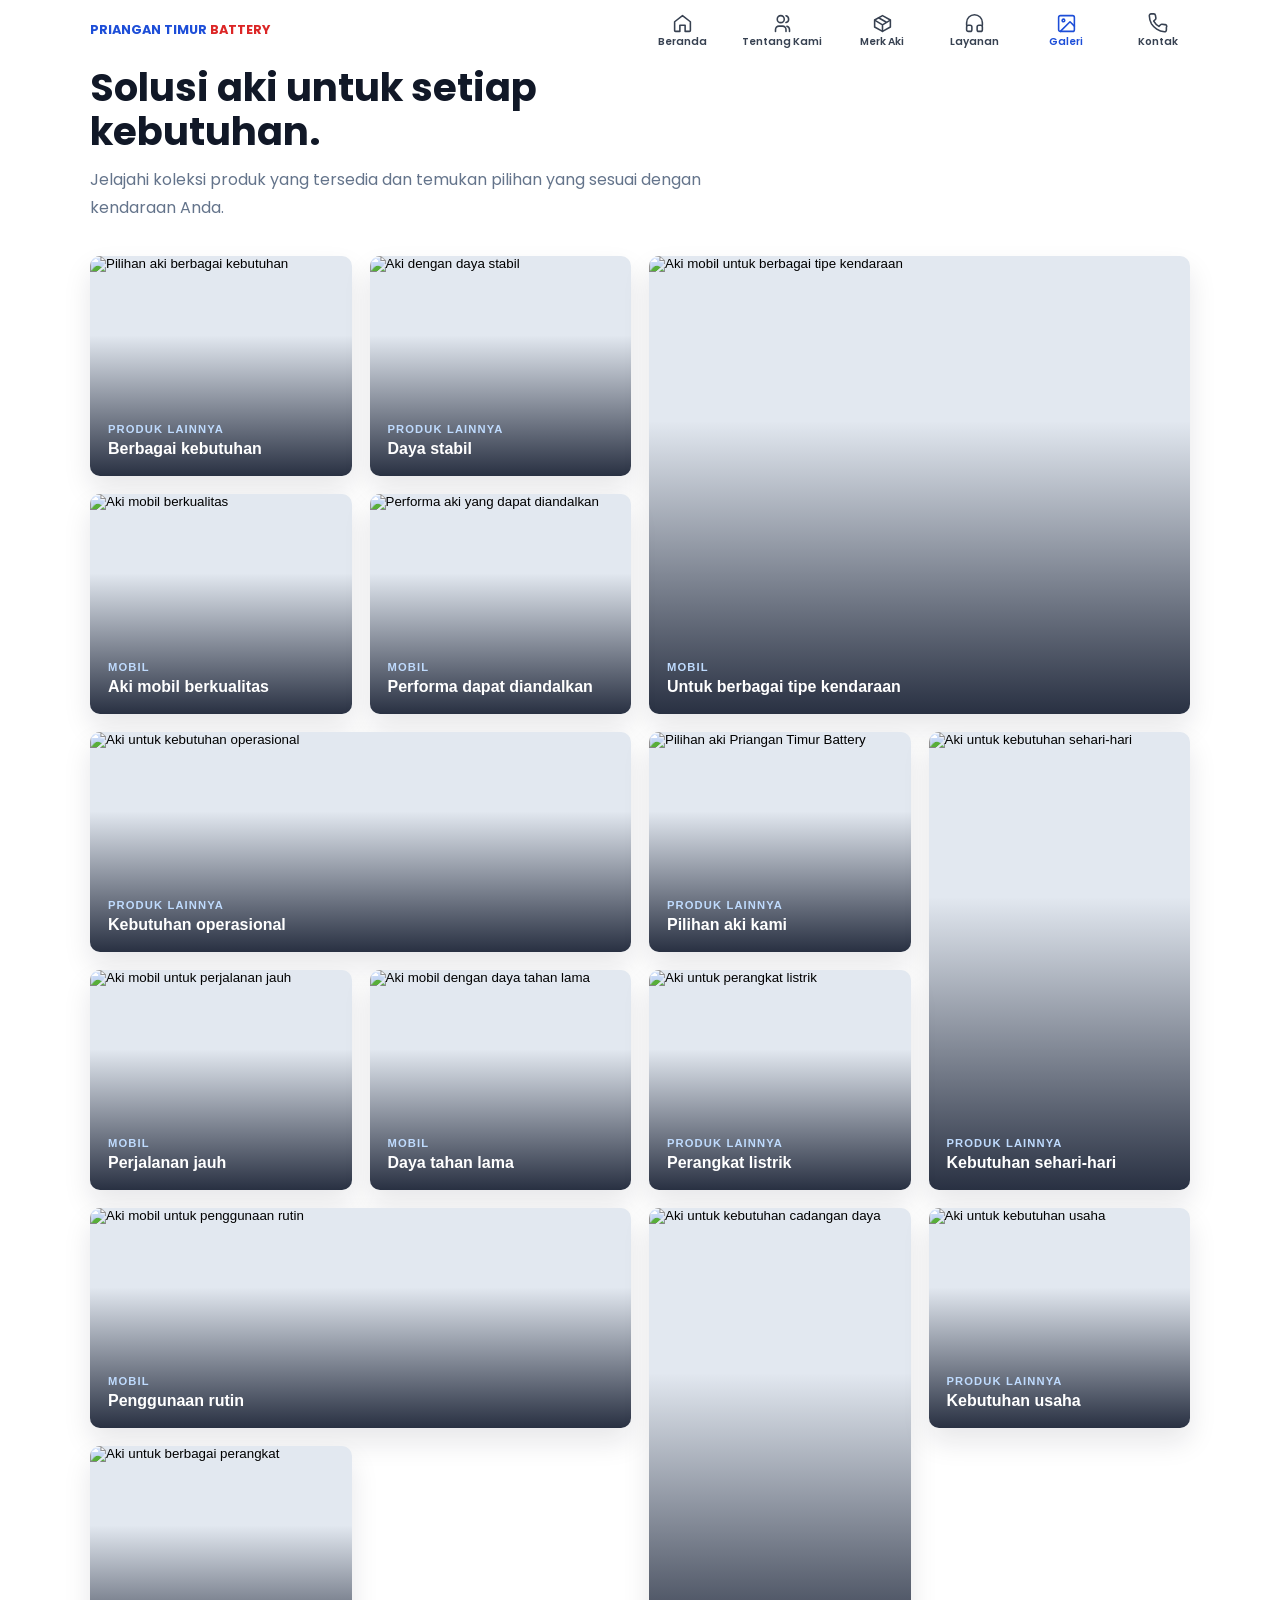
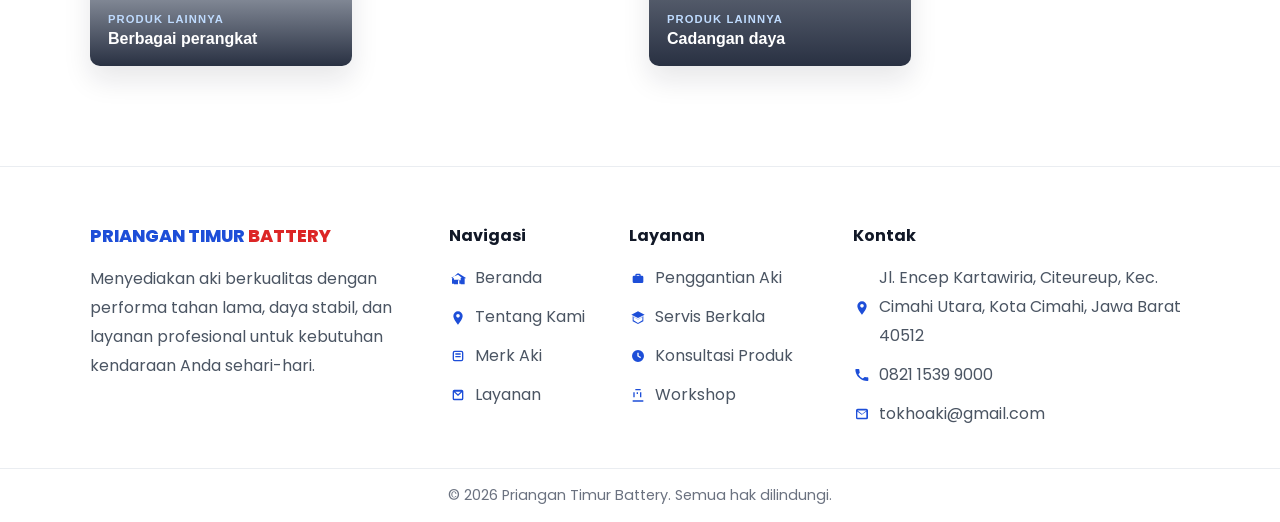
==== commit 25871a94: "first commit" ====
--- a/galeri.html
+++ b/galeri.html
@@ -43,27 +43,7 @@
                     <p>Jelajahi koleksi produk yang tersedia dan temukan pilihan yang sesuai dengan kendaraan Anda.</p>
                 </div>
 
-                <div class="gallery-filters" role="group" aria-label="Filter galeri">
-                    <button class="filter-button is-active" type="button" data-filter="all"
-                        aria-pressed="true">Semua</button>
-                    <button class="filter-button" type="button" data-filter="motor" aria-pressed="false">Motor</button>
-                    <button class="filter-button" type="button" data-filter="mobil" aria-pressed="false">Mobil</button>
-                    <button class="filter-button" type="button" data-filter="lainnya" aria-pressed="false">Produk
-                        lainnya</button>
-                </div>
-
                 <div class="gallery-grid">
-                    <button class="gallery-card gallery-card-tall" type="button" data-category="motor"
-                        data-title="Aki motor pilihan" data-image="img/produk-1.jpg">
-                        <img src="img/produk-1.jpg" alt="Aki motor pilihan" loading="lazy">
-                        <span class="gallery-overlay"><small>Motor</small><strong>Aki motor pilihan</strong></span>
-                    </button>
-                    <button class="gallery-card" type="button" data-category="motor"
-                        data-title="Aki motor untuk perjalanan harian" data-image="img/produk-2.jpg">
-                        <img src="img/produk-2.jpg" alt="Aki motor untuk perjalanan harian" loading="lazy">
-                        <span class="gallery-overlay"><small>Motor</small><strong>Untuk perjalanan
-                                harian</strong></span>
-                    </button>
                     <button class="gallery-card" type="button" data-category="lainnya"
                         data-title="Pilihan aki berbagai kebutuhan" data-image="img/produk-3.jpg">
                         <img src="img/produk-3.jpg" alt="Pilihan aki berbagai kebutuhan" loading="lazy">
@@ -110,21 +90,6 @@
                         <span class="gallery-overlay"><small>Produk lainnya</small><strong>Kebutuhan
                                 sehari-hari</strong></span>
                     </button>
-                    <button class="gallery-card" type="button" data-category="motor"
-                        data-title="Aki motor dengan performa stabil" data-image="img/produk-11.jpg">
-                        <img src="img/produk-11.jpg" alt="Aki motor dengan performa stabil" loading="lazy">
-                        <span class="gallery-overlay"><small>Motor</small><strong>Performa stabil</strong></span>
-                    </button>
-                    <button class="gallery-card" type="button" data-category="motor"
-                        data-title="Aki motor untuk aktivitas harian" data-image="img/produk-1.jpg">
-                        <img src="img/produk-1.jpg" alt="Aki motor untuk aktivitas harian" loading="lazy">
-                        <span class="gallery-overlay"><small>Motor</small><strong>Aktivitas harian</strong></span>
-                    </button>
-                    <button class="gallery-card" type="button" data-category="motor"
-                        data-title="Pilihan aki motor berkualitas" data-image="img/produk-2.jpg">
-                        <img src="img/produk-2.jpg" alt="Pilihan aki motor berkualitas" loading="lazy">
-                        <span class="gallery-overlay"><small>Motor</small><strong>Pilihan berkualitas</strong></span>
-                    </button>
                     <button class="gallery-card" type="button" data-category="mobil"
                         data-title="Aki mobil untuk perjalanan jauh" data-image="img/produk-5.jpg">
                         <img src="img/produk-5.jpg" alt="Aki mobil untuk perjalanan jauh" loading="lazy">
@@ -165,92 +130,6 @@
                     </button>
                 </div>
                 <p class="empty-gallery" hidden>Belum ada foto untuk kategori ini.</p>
-            </div>
-        </section>
-
-        <section class="locations-section">
-            <div class="container">
-                <div class="section-intro section-intro-light">
-                    <p class="eyebrow">Datang ke lokasi kami</p>
-                    <h2>Temukan toko Priangan Timur Battery.</h2>
-                </div>
-                <div class="location-grid">
-                    <article class="location-card branch-card">
-                        <img src="img/hero.jpeg" alt="Cabang Tasikmalaya" loading="lazy">
-                        <div class="branch-content">
-                            <span class="branch-name">Tasikmalaya</span>
-                            <div class="branch-actions">
-                                <a href="https://www.google.com/maps/search/Priangan+Timur+Battery+Tasikmalaya"
-                                    class="branch-maps" target="_blank" rel="noopener">Lihat di Google Maps</a>
-                                <a href="https://wa.me/62882002125311?text=Halo%20Priangan%20Timur%20Battery%20Tasikmalaya"
-                                    class="branch-whatsapp" target="_blank" rel="noopener"><svg viewBox="0 0 24 24"
-                                        aria-hidden="true" focusable="false">
-                                        <path
-                                            d="M20.52 3.48A11.86 11.86 0 0 0 12.08 0C5.5 0 .06 5.45.06 12.13c0 2.13.56 4.22 1.63 6.06L0 24l6.02-1.58a11.98 11.98 0 0 0 5.99 1.82h.01c6.58 0 11.96-5.45 11.96-12.13 0-3.25-1.27-6.31-3.46-8.63ZM12.08 22c-1.72 0-3.4-.46-4.87-1.33L6.5 21l-.9-2.92a9.92 9.92 0 0 1-1.5-5.08c0-5.45 4.44-9.87 9.9-9.87a9.86 9.86 0 0 1 9.88 9.87c0 5.43-4.44 9.87-9.88 9.87Zm5.44-7.41c-.3-.15-1.8-.89-2.08-.99-.27-.1-.47-.15-.67.15-.2.3-.77.99-.95 1.19-.18.2-.35.22-.65.08-.3-.15-1.27-.47-2.42-1.49-.9-.8-1.51-1.8-1.68-2.1-.18-.3-.02-.46.13-.61.14-.14.3-.35.45-.52.15-.17.2-.3.3-.5.1-.2.05-.38-.03-.53-.08-.15-.67-1.62-.92-2.22-.24-.58-.49-.5-.67-.51l-.57-.01c-.2 0-.53.08-.8.38-.27.3-1.02 1-1.02 2.43s1.05 2.82 1.2 3.02c.15.2 2.06 3.14 4.98 4.4.7.3 1.24.48 1.66.61.7.22 1.34.19 1.84.11.56-.08 1.8-.73 2.05-1.43.25-.7.25-1.31.18-1.43-.07-.13-.27-.2-.57-.35Z" />
-                                        </svg>Chat WhatsApp</a>
-                            </div>
-                        </div>
-                    </article>
-                    <article class="location-card branch-card">
-                        <img src="img/hero.jpeg" alt="Cabang Bandung" loading="lazy">
-                        <div class="branch-content">
-                            <span class="branch-name">Bandung</span>
-                            <div class="branch-actions">
-                                <a href="https://www.google.com/maps/search/Priangan+Timur+Battery+Bandung"
-                                    class="branch-maps" target="_blank" rel="noopener">Lihat di Google Maps</a>
-                                <a href="https://wa.me/62882002125311?text=Halo%20Priangan%20Timur%20Battery%20Bandung"
-                                    class="branch-whatsapp" target="_blank" rel="noopener"><svg viewBox="0 0 24 24"
-                                        aria-hidden="true" focusable="false">
-                                        <path
-                                            d="M20.52 3.48A11.86 11.86 0 0 0 12.08 0C5.5 0 .06 5.45.06 12.13c0 2.13.56 4.22 1.63 6.06L0 24l6.02-1.58a11.98 11.98 0 0 0 5.99 1.82h.01c6.58 0 11.96-5.45 11.96-12.13 0-3.25-1.27-6.31-3.46-8.63ZM12.08 22c-1.72 0-3.4-.46-4.87-1.33L6.5 21l-.9-2.92a9.92 9.92 0 0 1-1.5-5.08c0-5.45 4.44-9.87 9.9-9.87a9.86 9.86 0 0 1 9.88 9.87c0 5.43-4.44 9.87-9.88 9.87Zm5.44-7.41c-.3-.15-1.8-.89-2.08-.99-.27-.1-.47-.15-.67.15-.2.3-.77.99-.95 1.19-.18.2-.35.22-.65.08-.3-.15-1.27-.47-2.42-1.49-.9-.8-1.51-1.8-1.68-2.1-.18-.3-.02-.46.13-.61.14-.14.3-.35.45-.52.15-.17.2-.3.3-.5.1-.2.05-.38-.03-.53-.08-.15-.67-1.62-.92-2.22-.24-.58-.49-.5-.67-.51l-.57-.01c-.2 0-.53.08-.8.38-.27.3-1.02 1-1.02 2.43s1.05 2.82 1.2 3.02c.15.2 2.06 3.14 4.98 4.4.7.3 1.24.48 1.66.61.7.22 1.34.19 1.84.11.56-.08 1.8-.73 2.05-1.43.25-.7.25-1.31.18-1.43-.07-.13-.27-.2-.57-.35Z" />
-                                        </svg>Chat WhatsApp</a>
-                            </div>
-                        </div>
-                    </article>
-                    <article class="location-card branch-card">
-                        <img src="img/hero.jpeg" alt="Cabang Ciamis" loading="lazy">
-                        <div class="branch-content">
-                            <span class="branch-name">Ciamis</span>
-                            <div class="branch-actions">
-                                <a href="https://www.google.com/maps/search/Priangan+Timur+Battery+Ciamis"
-                                    class="branch-maps" target="_blank" rel="noopener">Lihat di Google Maps</a>
-                                <a href="https://wa.me/62882002125311?text=Halo%20Priangan%20Timur%20Battery%20Ciamis"
-                                    class="branch-whatsapp" target="_blank" rel="noopener"><svg viewBox="0 0 24 24"
-                                        aria-hidden="true" focusable="false">
-                                        <path
-                                            d="M20.52 3.48A11.86 11.86 0 0 0 12.08 0C5.5 0 .06 5.45.06 12.13c0 2.13.56 4.22 1.63 6.06L0 24l6.02-1.58a11.98 11.98 0 0 0 5.99 1.82h.01c6.58 0 11.96-5.45 11.96-12.13 0-3.25-1.27-6.31-3.46-8.63ZM12.08 22c-1.72 0-3.4-.46-4.87-1.33L6.5 21l-.9-2.92a9.92 9.92 0 0 1-1.5-5.08c0-5.45 4.44-9.87 9.9-9.87a9.86 9.86 0 0 1 9.88 9.87c0 5.43-4.44 9.87-9.88 9.87Zm5.44-7.41c-.3-.15-1.8-.89-2.08-.99-.27-.1-.47-.15-.67.15-.2.3-.77.99-.95 1.19-.18.2-.35.22-.65.08-.3-.15-1.27-.47-2.42-1.49-.9-.8-1.51-1.8-1.68-2.1-.18-.3-.02-.46.13-.61.14-.14.3-.35.45-.52.15-.17.2-.3.3-.5.1-.2.05-.38-.03-.53-.08-.15-.67-1.62-.92-2.22-.24-.58-.49-.5-.67-.51l-.57-.01c-.2 0-.53.08-.8.38-.27.3-1.02 1-1.02 2.43s1.05 2.82 1.2 3.02c.15.2 2.06 3.14 4.98 4.4.7.3 1.24.48 1.66.61.7.22 1.34.19 1.84.11.56-.08 1.8-.73 2.05-1.43.25-.7.25-1.31.18-1.43-.07-.13-.27-.2-.57-.35Z" />
-                                        </svg>Chat WhatsApp</a>
-                            </div>
-                        </div>
-                    </article>
-                    <article class="location-card branch-card">
-                        <img src="img/hero.jpeg" alt="Cabang Garut" loading="lazy">
-                        <div class="branch-content">
-                            <span class="branch-name">Garut</span>
-                            <div class="branch-actions">
-                                <a href="https://www.google.com/maps/search/Priangan+Timur+Battery+Garut"
-                                    class="branch-maps" target="_blank" rel="noopener">Lihat di Google Maps</a>
-                                <a href="https://wa.me/62882002125311?text=Halo%20Priangan%20Timur%20Battery%20Garut"
-                                    class="branch-whatsapp" target="_blank" rel="noopener"><svg viewBox="0 0 24 24"
-                                        aria-hidden="true" focusable="false">
-                                        <path
-                                            d="M20.52 3.48A11.86 11.86 0 0 0 12.08 0C5.5 0 .06 5.45.06 12.13c0 2.13.56 4.22 1.63 6.06L0 24l6.02-1.58a11.98 11.98 0 0 0 5.99 1.82h.01c6.58 0 11.96-5.45 11.96-12.13 0-3.25-1.27-6.31-3.46-8.63ZM12.08 22c-1.72 0-3.4-.46-4.87-1.33L6.5 21l-.9-2.92a9.92 9.92 0 0 1-1.5-5.08c0-5.45 4.44-9.87 9.9-9.87a9.86 9.86 0 0 1 9.88 9.87c0 5.43-4.44 9.87-9.88 9.87Zm5.44-7.41c-.3-.15-1.8-.89-2.08-.99-.27-.1-.47-.15-.67.15-.2.3-.77.99-.95 1.19-.18.2-.35.22-.65.08-.3-.15-1.27-.47-2.42-1.49-.9-.8-1.51-1.8-1.68-2.1-.18-.3-.02-.46.13-.61.14-.14.3-.35.45-.52.15-.17.2-.3.3-.5.1-.2.05-.38-.03-.53-.08-.15-.67-1.62-.92-2.22-.24-.58-.49-.5-.67-.51l-.57-.01c-.2 0-.53.08-.8.38-.27.3-1.02 1-1.02 2.43s1.05 2.82 1.2 3.02c.15.2 2.06 3.14 4.98 4.4.7.3 1.24.48 1.66.61.7.22 1.34.19 1.84.11.56-.08 1.8-.73 2.05-1.43.25-.7.25-1.31.18-1.43-.07-.13-.27-.2-.57-.35Z" />
-                                        </svg>Chat WhatsApp</a>
-                            </div>
-                        </div>
-                    </article>
-                </div>
-            </div>
-        </section>
-
-        <section class="gallery-cta">
-            <div class="container gallery-cta-inner">
-                <div>
-                    <p class="eyebrow eyebrow-dark">Belum yakin memilih?</p>
-                    <h2>Konsultasikan kebutuhan aki Anda.</h2>
-                </div>
-                <a class="btn btn-whatsapp" href="https://wa.me/6281234567890" target="_blank" rel="noopener">Hubungi
-                    kami <span aria-hidden="true">↗</span></a>
             </div>
         </section>
     </main>
@@ -312,18 +191,33 @@
             <div class="footer-contact">
                 <h4>Kontak</h4>
                 <ul>
-                    <li><span class="contact-icon" aria-hidden="true"><svg viewBox="0 0 24 24">
+                    <li>
+                        <span class="contact-icon" aria-hidden="true">
+                            <svg viewBox="0 0 24 24">
                                 <path
                                     d="M12 2a7 7 0 0 1 7 7c0 4.9-7 13-7 13S5 13.9 5 9a7 7 0 0 1 7-7Zm0 9.5A2.5 2.5 0 1 0 12 6a2.5 2.5 0 0 0 0 5.5Z" />
-                                </svg></span>Jl. Raya Priangan Timur No. 12</li>
-                    <li><span class="contact-icon" aria-hidden="true"><svg viewBox="0 0 24 24">
+                                </svg>
+                        </span>
+                        Jl. Encep Kartawiria, Citeureup, Kec. Cimahi Utara, Kota Cimahi, Jawa Barat 40512
+                    </li>
+                    <li>
+                        <span class="contact-icon" aria-hidden="true">
+                            <svg viewBox="0 0 24 24">
                                 <path
                                     d="M6.6 10.8a15.6 15.6 0 0 0 6.6 6.6l2.2-2.2a1.1 1.1 0 0 1 1.1-.3 12.4 12.4 0 0 0 3.9.6 1.1 1.1 0 0 1 1.1 1.1V20a1.1 1.1 0 0 1-1.1 1.1A18.1 18.1 0 0 1 2 4.1 1.1 1.1 0 0 1 3.1 3h3.8a1.1 1.1 0 0 1 1.1 1.1 12.4 12.4 0 0 0 .6 3.9 1.1 1.1 0 0 1-.3 1.1L6.6 10.8Z" />
-                                </svg></span>+62 812-3456-7890</li>
-                    <li><span class="contact-icon" aria-hidden="true"><svg viewBox="0 0 24 24">
+                                </svg>
+                        </span>
+                        0821 1539 9000
+                    </li>
+                    <li>
+                        <span class="contact-icon" aria-hidden="true">
+                            <svg viewBox="0 0 24 24">
                                 <path
                                     d="M3 6.5A2.5 2.5 0 0 1 5.5 4h13A2.5 2.5 0 0 1 21 6.5v11a2.5 2.5 0 0 1-2.5 2.5h-13A2.5 2.5 0 0 1 3 17.5v-11Zm2.2.4 6.8 5.1 6.8-5.1H5.2Zm13.3 10.6V8.2l-6.2 4.7a1.1 1.1 0 0 1-1.3 0L5 8.2v9.3h13.5Z" />
-                                </svg></span>info@priangantimurbattery.com</li>
+                                </svg>
+                        </span>
+                        tokhoaki@gmail.com
+                    </li>
                 </ul>
             </div>
         </div>
--- a/css/style.css
+++ b/css/style.css
@@ -116,7 +116,7 @@
 }
 
 .hero-intro-inner {
-    margin-top: -13%;
+    margin-top: -14%;
     display: flex;
     justify-content: center;
     align-items: center;
@@ -132,8 +132,8 @@
 }
 
 .hero-content h1 {
-    font-size: clamp(2.5rem, 5vw, 3rem);
-    line-height: 1.1;
+    font-size: clamp(2.2rem, 10vw, 3rem);
+    line-height: 1.3;
     color: #111827;
     margin-bottom: 18px;
 }
@@ -252,7 +252,7 @@
 
 .product-card {
     border: 1px solid rgba(15, 23, 42, 0.08);
-    border-radius: 10px;
+    border-radius: 0px;
     overflow: hidden;
     background: #ffffff;
     box-shadow: 0 12px 26px rgba(15, 23, 42, 0.05);
@@ -346,7 +346,7 @@
 
 .service-grid {
     display: grid;
-    grid-template-columns: repeat(3, minmax(0, 1fr));
+    grid-template-columns: repeat(4, minmax(0, 1fr));
     gap: 24px;
 }
 
@@ -389,12 +389,13 @@
 .service-card h3 {
     margin-bottom: 10px;
     color: #111827;
-    font-size: 1.05rem;
+    font-size: 1rem;
 }
 
 .service-card p {
     color: #4b5563;
     line-height: 1.7;
+    font-size: 0.8rem;
 }
 
 .branch-showcase {
@@ -445,8 +446,8 @@
 }
 
 .branch-actions {
-    display: grid;
-    gap: 8px;
+    display: flex;
+    gap: 10px;
 }
 
 .branch-maps,
@@ -454,8 +455,10 @@
     display: inline-flex;
     align-items: center;
     justify-content: center;
-    gap: 8px;
-    width: 100%;
+    flex-direction: column;
+    gap: 2px;
+    flex: 1 1 0;
+    min-width: 0;
     padding: 8px 12px;
     border-radius: 10px;
     border: 1px solid #dbe3ee;
@@ -469,22 +472,42 @@
 
 .branch-maps {
     background: #eff6ff;
+    font-size: 0;
+}
+
+.branch-maps::before {
+    width: 18px;
+    height: 18px;
+    background-color: currentColor;
+    content: "";
+    mask: url("data:image/svg+xml,%3Csvg xmlns='http://www.w3.org/2000/svg' viewBox='0 0 24 24' fill='none' stroke='%23000' stroke-width='2' stroke-linecap='round' stroke-linejoin='round'%3E%3Cpath d='M20 10c0 5-8 12-8 12S4 15 4 10a8 8 0 1 1 16 0Z'/%3E%3Ccircle cx='12' cy='10' r='2.5'/%3E%3C/svg%3E") center / contain no-repeat;
+}
+
+.branch-maps::after,
+.branch-whatsapp::after {
+    font-size: 0.62rem;
+    line-height: 1.2;
+}
+
+.branch-maps::after {
+    content: "Google Maps";
 }
 
 .branch-whatsapp {
     background: rgba(37, 211, 102, 0.9);
     border-color: rgba(37, 211, 102, 0.7);
     color: #ffffff;
+    font-size: 0;
+}
+
+.branch-whatsapp::after {
+    content: "WhatsApp";
 }
 
 .branch-whatsapp svg {
-    width: 14px;
-    height: 14px;
+    width: 18px;
+    height: 18px;
     fill: currentColor;
-}
-
-.branch-card:hover {
-    box-shadow: 0 18px 30px rgba(29, 78, 216, 0.2);
 }
 
 .site-footer {
@@ -494,8 +517,7 @@
 
 .footer-inner {
     display: grid;
-    grid-template-columns: 1.5fr 1fr 1fr 1.2fr;
-    gap: 36px;
+    grid-template-columns: 1.6fr 0.8fr 1fr 1.5fr;
     padding: 56px 0 30px;
 }
 
@@ -834,12 +856,4 @@
 
 .menu-toggle {
     display: none;
-}
-
-h1 {
-    font-size: clamp(2.5rem, 5vw, 3rem) !important;
-}
-
-p {
-    font-size: 0.9rem !important;
 }
--- a/responsive/galeri.css
+++ b/responsive/galeri.css
@@ -26,7 +26,10 @@
 		padding: 32px 0;
 	}
 
-	.gallery-section,
+	.gallery-section {
+		margin-top: 10%;
+	}
+
 	.locations-section {
 		padding: 60px 0;
 	}
@@ -74,6 +77,77 @@
 		text-align: center;
 	}
 
+	.footer-inner {
+		grid-template-columns: repeat(2, minmax(0, 1fr));
+		gap: 28px 16px;
+		padding: 40px 0 24px;
+		text-align: left;
+	}
+
+	.footer-brand,
+	.footer-contact {
+		grid-column: 1 / -1;
+		min-width: 0;
+		max-width: none;
+	}
+
+	.footer-brand {
+		margin: 0;
+	}
+
+	.footer-brand p,
+	.footer-links a,
+	.footer-contact li,
+	.footer-bottom p {
+		font-size: 0.85rem;
+	}
+
+	.footer-links,
+	.footer-contact {
+		min-width: 0;
+	}
+
+	.footer-links h4,
+	.footer-contact h4 {
+		margin-bottom: 12px;
+	}
+
+	.footer-links li {
+		align-items: flex-start;
+		gap: 8px;
+		overflow-wrap: anywhere;
+		line-height: 1.6;
+	}
+
+	.footer-links .nav-icon {
+		flex: 0 0 18px;
+		margin-top: 0.15em;
+	}
+
+	.footer-links a {
+		min-width: 0;
+		overflow-wrap: anywhere;
+	}
+
+	.footer-contact li {
+		display: grid;
+		grid-template-columns: 18px minmax(0, 1fr);
+		align-items: start;
+		gap: 8px;
+		overflow-wrap: anywhere;
+		word-break: break-word;
+		line-height: 1.6;
+	}
+
+	.footer-contact .contact-icon {
+		margin-top: 0.15em;
+	}
+
+	.footer-bottom {
+		padding: 16px 0;
+		text-align: center;
+	}
+
 }
 
 @media (max-width: 760px) {
--- a/responsive/nav.css
+++ b/responsive/nav.css
@@ -29,7 +29,7 @@
     }
 
     .logo a {
-        font-size: 0.8rem;
+        font-size: 0.9rem;
     }
 
     .menu-toggle {
@@ -115,11 +115,21 @@
     }
 
     .menu a span {
-        font-size: 0.7rem;
+        font-size: clamp(0.85rem, 3vw, 0.95rem);
     }
 
     .menu a.active::after {
         display: none;
+    }
+}
+
+@media (max-width: 640px) {
+    html {
+        font-size: clamp(15px, calc(14px + 0.25vw), 16px);
+    }
+
+    .page-hero h1 {
+        font-size: clamp(1.8rem, 7vw, 2.5rem);
     }
 }
 
